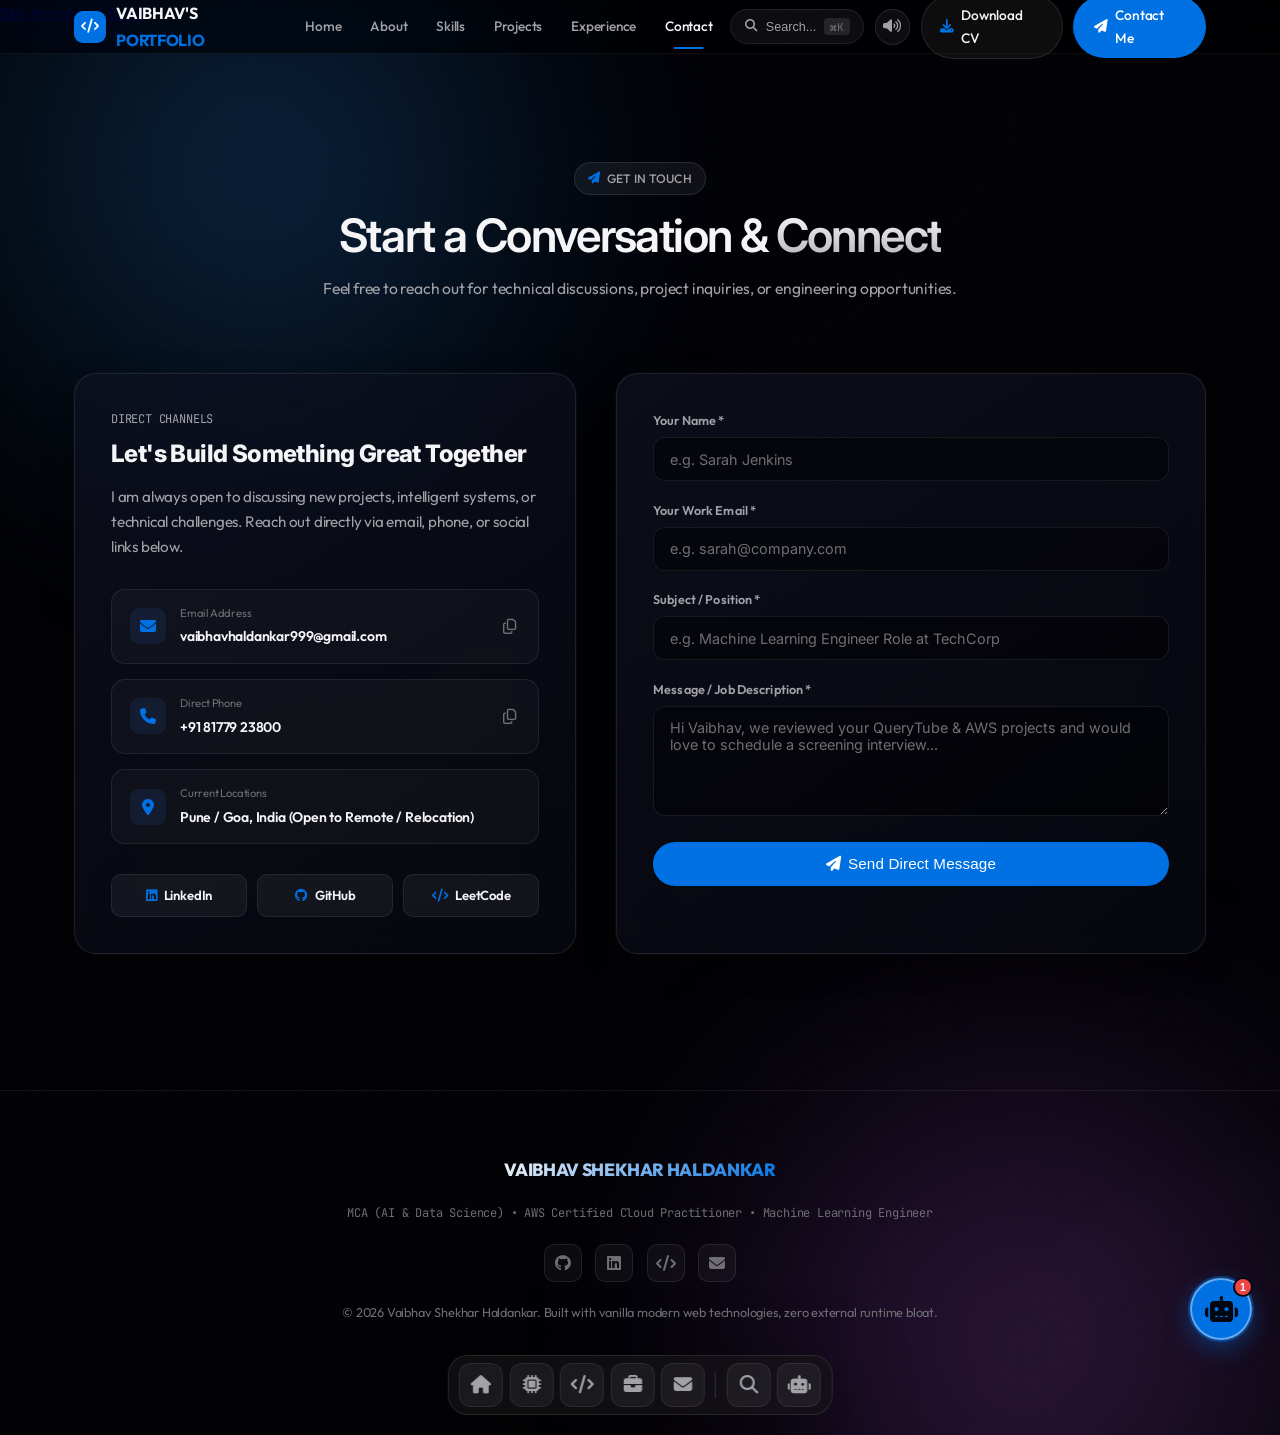
==== contact.html @ 7a415dce "Add portfolio website changes" ====
<!DOCTYPE html>
<html lang="en">

<head>
<script>document.documentElement.classList.add("page-transitioning");</script>
  
  <meta charset="UTF-8">
  <meta name="viewport" content="width=device-width, initial-scale=1.0">
  <title>Contact | Vaibhav Shekhar Haldankar</title>

  <!-- SEO & Meta Tags -->
  <meta name="description"
    content="Get in touch with Vaibhav Shekhar Haldankar for AI/ML engineering, data science and cloud opportunities.">
  <meta name="keywords"
    content="Vaibhav Shekhar Haldankar, AI Engineer, Machine Learning, Data Science, Python, PyTorch, AWS Cloud, FAISS, LangChain, MERN, MCA, Pune, Portfolio, AI Twin">
  <meta name="author" content="Vaibhav Shekhar Haldankar">
  <meta name="theme-color" content="#030712">

  <!-- OpenGraph / Social Sharing -->
  <meta property="og:title" content="Contact | Vaibhav Shekhar Haldankar">
  <meta property="og:description"
    content="Get in touch with Vaibhav Shekhar Haldankar for AI/ML engineering, data science and cloud opportunities.">
  <meta property="og:type" content="website">
  <meta property="og:url" content="https://github.com/NIGHTFURY-999">
  <meta property="og:image"
    content="https://images.unsplash.com/photo-1618005182384-a83a8bd57fbe?q=80&w=1200&auto=format&fit=crop">

  <!-- Favicon -->
  <link rel="icon" type="image/svg+xml"
    href="data:image/svg+xml,<svg xmlns='http://www.w3.org/2000/svg' viewBox='0 0 100 100'><text y='.9em' font-size='90'>⚡</text></svg>">

  <!-- Google Fonts: Outfit, Inter & JetBrains Mono -->
  <link rel="preconnect" href="https://fonts.googleapis.com">
  <link rel="preconnect" href="https://fonts.gstatic.com" crossorigin>
  <link
    href="https://fonts.googleapis.com/css2?family=Inter:wght@300;400;500;600;700;800&family=JetBrains+Mono:ital,wght@0,400;0,600;0,700;0,800;1,400&family=Outfit:wght@400;500;600;700;800;900&display=swap"
    rel="stylesheet">

  <!-- FontAwesome 6 Icons -->
  <link rel="stylesheet" href="https://cdnjs.cloudflare.com/ajax/libs/font-awesome/6.5.1/css/all.min.css"
    integrity="sha512-DTOQO9RWCH3ppGqcWaEA1BIZOC6xxalwEsw9c2QQeAIftl+Vegovlnee1c9QX4TctnWMn13TZye+giMm8e2LwA=="
    crossorigin="anonymous" referrerpolicy="no-referrer" />

  <!-- Stylesheets -->
  <link rel="stylesheet" href="css/style.css">
  <link rel="stylesheet" href="css/terminal.css">
  <link rel="stylesheet" href="css/ai-twin.css">
  <link rel="stylesheet" href="css/premium.css">
  <link rel="stylesheet" href="css/site-polish.css">
  <link rel="stylesheet" href="css/apple-premium.css">

  <!-- JSON-LD Structured Data for SEO -->
  <script type="application/ld+json">
  {
    "@context": "https://schema.org",
    "@type": "Person",
    "name": "Vaibhav Shekhar Haldankar",
    "jobTitle": "AI Engineer & Data Scientist",
    "alumniOf": [
      {
        "@type": "CollegeOrUniversity",
        "name": "DY Patil International University, Pune"
      },
      {
        "@type": "CollegeOrUniversity",
        "name": "St Xaviers College Mapusa, Goa"
      }
    ],
    "knowsAbout": ["Artificial Intelligence", "Machine Learning", "PyTorch", "AWS Cloud", "Python", "Full-Stack Development"],
    "email": "vaibhavhaldankar999@gmail.com",
    "telephone": "+91 8177923800",
    "url": "https://github.com/NIGHTFURY-999"
  }
  </script>

</head>

<body data-page="contact">
  <a class="skip-to-content" href="#contact">Skip to contact form</a>


<!-- Ambient Aurora Backdrop -->
  <div id="bg-aurora" aria-hidden="true"></div>

  <!-- Ambient Cursor Glow Spotlight -->
  <div id="cursor-spotlight"></div>

  <!-- Interactive Particle Background Canvas -->
  <canvas id="bg-canvas"></canvas>

  <!-- Fullscreen Matrix Rain Screen (Triggered via CLI / Easter Egg) -->
  <div id="matrix-overlay">
    <canvas id="matrix-canvas"></canvas>
    <div class="matrix-exit-badge">Click anywhere to exit Matrix Mode</div>
  </div>

  <!-- 1. Premium Fast-Boot Loader (first visit only; near-instant after) -->
  <div id="coder-preloader">
    <div class="loader-mark">
      <div class="loader-ring"></div>
      <div class="loader-ring ring-2"></div>
      <span class="loader-glyph">V</span>
    </div>
    <div class="loader-progress-track">
      <div class="loader-progress-fill" id="preloader-progress-bar"></div>
    </div>
    <div class="loader-caption">
      <span>Loading experience</span>
      <span id="preloader-percent" class="text-cyan font-mono">0%</span>
    </div>
  </div>

  
<!-- 2. Header & Top Navbar -->
  <header class="site-header">
    <div class="container header-inner">
      <a href="index.html" class="brand-logo">
        <div class="logo-icon"><i class="fa-solid fa-code"></i></div>
        <span class="logo-text">VAIBHAV'S <span class="text-cyan">PORTFOLIO</span></span>
      </a>

      <nav class="main-nav" id="main-nav" aria-label="Primary navigation">
        <a href="index.html" data-page="index">Home</a>
        <a href="index.html#about" data-page="index">About</a>
        <a href="skills.html" data-page="skills">Skills</a>
        <a href="projects.html" data-page="projects">Projects</a>
        <a href="experience.html" data-page="experience">Experience</a>
        <a href="contact.html" data-page="contact">Contact</a>
      </nav>

      <div class="header-actions">
        <button class="cmd-palette-trigger trigger-palette-btn" title="Open Command Palette (Ctrl+K / Cmd+K)">
          <i class="fa-solid fa-magnifying-glass text-cyan"></i>
          <span>Search...</span>
          <span class="kbd-badge">⌘K</span>
        </button>

        <button id="theme-mood-btn" class="btn-icon-round" title="Switch Visual Theme Mood">
          <i class="fa-solid fa-palette text-purple"></i>
        </button>

        <button id="toggle-sound-btn" class="btn-icon-round" title="Toggle Sound Effects">
          <i class="fa-solid fa-volume-high"></i>
        </button>

        <a href="https://drive.google.com/file/d/1yiuKrMVoF2x1alWFS7DphZCEtGoZ2DOV/view?usp=drive_link" target="_blank"
          rel="noopener noreferrer" class="btn-glass download-cv-btn hide-on-mobile">
          <i class="fa-solid fa-download text-cyan"></i> <span>Download CV</span>
        </a>

        <a href="contact.html" class="btn-neon hide-on-mobile">
          <i class="fa-solid fa-paper-plane"></i> <span>Contact Me</span>
        </a>

        <button id="mobile-menu-btn" class="btn-icon-round mobile-menu-btn" title="Menu" aria-label="Open menu" aria-expanded="false">
          <i class="fa-solid fa-bars"></i>
        </button>
      </div>
    </div>

    <div class="mobile-nav-panel" id="mobile-nav-panel">
      <a href="index.html" data-page="index">Home</a>
      <a href="index.html#about" data-page="index">About</a>
      <a href="skills.html" data-page="skills">Skills</a>
      <a href="projects.html" data-page="projects">Projects</a>
      <a href="experience.html" data-page="experience">Experience</a>
      <a href="contact.html" data-page="contact">Contact</a>
      <a href="https://drive.google.com/file/d/1yiuKrMVoF2x1alWFS7DphZCEtGoZ2DOV/view?usp=drive_link" target="_blank" rel="noopener noreferrer" class="mobile-cv-link">
        <i class="fa-solid fa-download"></i> Download CV
      </a>
    </div>
  </header>

<!-- 13. Contact Section -->
  <section id="contact">
    <div class="container">
      <div class="section-header">
        <div class="section-tag"><i class="fa-solid fa-paper-plane"></i> Get In Touch</div>
        <h2 class="section-title">Start a Conversation & <span class="text-gradient-cyan">Connect</span></h2>
        <p class="section-subtitle">Feel free to reach out for technical discussions, project inquiries, or engineering
          opportunities.</p>
      </div>

      <div class="contact-grid">
        <div class="contact-info-card glass-card">
          <div>
            <div class="text-xs text-cyan font-mono uppercase mb-1">Direct Channels</div>
            <h3>Let's Build Something Great Together</h3>
            <p>I am always open to discussing new projects, intelligent systems, or technical challenges. Reach out
              directly via email, phone, or social links below.</p>

            <div class="contact-methods-list">
              <div class="contact-method-item">
                <div class="method-left">
                  <div class="method-icon"><i class="fa-solid fa-envelope"></i></div>
                  <div>
                    <div class="method-label">Email Address</div>
                    <a href="mailto:vaibhavhaldankar999@gmail.com" class="method-val">vaibhavhaldankar999@gmail.com</a>
                  </div>
                </div>
                <button class="copy-btn" data-copy="vaibhavhaldankar999@gmail.com" title="Copy Email">
                  <i class="fa-regular fa-copy"></i>
                </button>
              </div>

              <div class="contact-method-item">
                <div class="method-left">
                  <div class="method-icon"><i class="fa-solid fa-phone"></i></div>
                  <div>
                    <div class="method-label">Direct Phone</div>
                    <a href="tel:+918177923800" class="method-val">+91 81779 23800</a>
                  </div>
                </div>
                <button class="copy-btn" data-copy="+918177923800" title="Copy Phone">
                  <i class="fa-regular fa-copy"></i>
                </button>
              </div>

              <div class="contact-method-item">
                <div class="method-left">
                  <div class="method-icon"><i class="fa-solid fa-location-dot"></i></div>
                  <div>
                    <div class="method-label">Current Locations</div>
                    <span class="method-val">Pune / Goa, India (Open to Remote / Relocation)</span>
                  </div>
                </div>
              </div>
            </div>
          </div>

          <div class="contact-social-links">
            <a href="https://www.linkedin.com/in/vaibhav-haldankar/" target="_blank" rel="noopener noreferrer"
              class="social-pill">
              <i class="fa-brands fa-linkedin text-cyan"></i> LinkedIn
            </a>
            <a href="https://github.com/NIGHTFURY-999" target="_blank" rel="noopener noreferrer" class="social-pill">
              <i class="fa-brands fa-github text-cyan"></i> GitHub
            </a>
            <a href="https://leetcode.com/u/Vaibhav-Haldankar/" target="_blank" rel="noopener noreferrer"
              class="social-pill">
              <i class="fa-solid fa-code text-cyan"></i> LeetCode
            </a>
          </div>
        </div>

        <!-- Contact Form -->
        <div class="contact-form-card glass-card">
          <form id="portfolio-contact-form">
            <div class="form-group">
              <label for="contact-name" class="form-label">Your Name *</label>
              <input type="text" id="contact-name" class="form-input" placeholder="e.g. Sarah Jenkins" required>
            </div>

            <div class="form-group">
              <label for="contact-email" class="form-label">Your Work Email *</label>
              <input type="email" id="contact-email" class="form-input" placeholder="e.g. sarah@company.com" required>
            </div>

            <div class="form-group">
              <label for="contact-subject" class="form-label">Subject / Position *</label>
              <input type="text" id="contact-subject" class="form-input"
                placeholder="e.g. Machine Learning Engineer Role at TechCorp" required>
            </div>

            <div class="form-group">
              <label for="contact-message" class="form-label">Message / Job Description *</label>
              <textarea id="contact-message" class="form-textarea"
                placeholder="Hi Vaibhav, we reviewed your QueryTube & AWS projects and would love to schedule a screening interview..."
                required></textarea>
            </div>

            <button type="submit" class="btn-neon btn-submit-form">
              <i class="fa-solid fa-paper-plane"></i> Send Direct Message
            </button>
          </form>
        </div>
      </div>
    </div>
  </section>

  

<!-- 14. Footer -->
  <footer class="site-footer">
    <div class="container footer-inner">
      <div class="footer-logo">VAIBHAV SHEKHAR HALDANKAR</div>
      <div class="text-xs text-muted font-mono">
        MCA (AI & Data Science) • AWS Certified Cloud Practitioner • Machine Learning Engineer
      </div>
      <div class="footer-social-row">
        <a href="https://github.com/NIGHTFURY-999" target="_blank" rel="noopener noreferrer" class="footer-social-link"
          title="GitHub">
          <i class="fa-brands fa-github"></i>
        </a>
        <a href="https://www.linkedin.com/in/vaibhav-haldankar/" target="_blank" rel="noopener noreferrer"
          class="footer-social-link" title="LinkedIn">
          <i class="fa-brands fa-linkedin"></i>
        </a>
        <a href="https://leetcode.com/u/Vaibhav-Haldankar/" target="_blank" rel="noopener noreferrer"
          class="footer-social-link" title="LeetCode">
          <i class="fa-solid fa-code"></i>
        </a>
        <a href="mailto:vaibhavhaldankar999@gmail.com" class="footer-social-link" title="Email Direct">
          <i class="fa-solid fa-envelope"></i>
        </a>
      </div>
      <div class="footer-copy">
        © 2026 Vaibhav Shekhar Haldankar. Built with vanilla modern web technologies, zero external runtime bloat.
      </div>
    </div>
  </footer>

  <!-- 15. AI Twin 🤖 Floating Launcher Button -->
  <button id="ai-twin-trigger" class="ai-twin-floating-btn" title="Chat with Vaibhav's AI Twin 🤖">
    <div class="pulse-ring"></div>
    <i class="fa-solid fa-robot"></i>
    <span class="ai-twin-badge" id="ai-twin-badge">1</span>
  </button>

  <!-- 16. AI Twin 🤖 Interactive Chatbot Window -->
  <div id="ai-twin-widget" class="ai-twin-chat-container">
    <div class="ai-chat-header">
      <div class="ai-header-profile">
        <div class="ai-avatar-thumb">
          <i class="fa-solid fa-robot"></i>
        </div>
        <div class="ai-header-info">
          <div class="ai-header-name">
            Vaibhav AI Twin <i class="fa-solid fa-circle-check text-cyan text-xs"></i>
          </div>
          <div class="ai-header-status">
            <span class="status-dot"></span> Neural Core Online (24/7)
          </div>
        </div>
      </div>

      <div class="ai-header-controls">
        <button id="ai-twin-reset" class="ai-control-btn" title="Reset Conversation">
          <i class="fa-solid fa-arrows-rotate"></i>
        </button>
        <button id="ai-twin-minimize" class="ai-control-btn" title="Minimize Chat">
          <i class="fa-solid fa-minus"></i>
        </button>
        <button id="ai-twin-close" class="ai-control-btn" title="Close Chat">
          <i class="fa-solid fa-xmark"></i>
        </button>
      </div>
    </div>

    <!-- Mode Selector Toolbar -->
    <div class="ai-modes-toolbar">
      <span class="mode-label">Mode:</span>
      <div class="mode-pills-group">
        <button class="ai-mode-pill" data-mode="crisp"
          title="Crisp: Concise, fact-dense recruiter bullets">Crisp</button>
        <button class="ai-mode-pill active" data-mode="clear"
          title="Clear: Balanced, structured technical explanation">Clear</button>
        <button class="ai-mode-pill" data-mode="chatty"
          title="Chatty: Friendly, conversational companion">Chatty</button>
      </div>
    </div>

    <!-- Chat Messages Scroll Body -->
    <div class="ai-messages-body" id="ai-twin-messages">
      <!-- Populated dynamically by ai-twin.js -->
    </div>

    <!-- Typing Indicator -->
    <div class="ai-typing-indicator" id="ai-twin-typing">
      <div class="typing-dot"></div>
      <div class="typing-dot"></div>
      <div class="typing-dot"></div>
    </div>

    <!-- Suggested Prompts Bar -->
    <div class="ai-prompts-bar" id="ai-twin-prompts">
      <!-- Populated dynamically by ai-twin.js -->
    </div>

    <!-- Chat Input Form -->
    <form class="ai-chat-input-form" id="ai-twin-form">
      <input type="text" id="ai-twin-input" class="ai-chat-input"
        placeholder="Ask anything about Vaibhav's projects, skills..." autocomplete="off">
      <button type="submit" class="btn-send-chat" title="Send Message">
        <i class="fa-solid fa-paper-plane"></i>
      </button>
    </form>
  </div>

  <!-- 17. macOS Floating Navigation Dock -->
  <nav class="macos-dock-wrapper" id="macos-dock" aria-label="Floating Navigation Dock">
    <a href="index.html" class="dock-item" data-page="index" title="Home">
      <i class="fa-solid fa-house"></i>
      <span class="dock-tooltip">Home</span>
    </a>
    <a href="skills.html" class="dock-item" data-page="skills" title="Skills">
      <i class="fa-solid fa-microchip"></i>
      <span class="dock-tooltip">Skills</span>
    </a>
    <a href="projects.html" class="dock-item" data-page="projects" title="Projects">
      <i class="fa-solid fa-code"></i>
      <span class="dock-tooltip">Projects</span>
    </a>
    <a href="experience.html" class="dock-item" data-page="experience" title="Experience">
      <i class="fa-solid fa-briefcase"></i>
      <span class="dock-tooltip">Experience</span>
    </a>
    <a href="contact.html" class="dock-item" data-page="contact" title="Contact">
      <i class="fa-solid fa-envelope"></i>
      <span class="dock-tooltip">Contact</span>
    </a>

    <div class="dock-divider"></div>

    <button class="dock-item trigger-palette-btn" title="Command Palette (⌘K)">
      <i class="fa-solid fa-magnifying-glass text-cyan"></i>
      <span class="dock-tooltip">Search</span>
    </button>

    <button class="dock-item" onclick="if(window.globalAITwin) window.globalAITwin.toggleChat();" title="AI Twin">
      <i class="fa-solid fa-robot text-purple"></i>
      <span class="dock-tooltip">AI Twin</span>
    </button>
  </nav>

<!-- 18. Spotlight Command Palette Modal (⌘K) -->
  <div id="command-palette-modal" class="modal-backdrop">
    <div class="palette-modal-box">
      <div class="palette-search-bar">
        <i class="fa-solid fa-magnifying-glass text-cyan"></i>
        <input type="text" id="palette-input" class="palette-input"
          placeholder="Type a command or search (e.g. AWS, CV, Projects)...">
        <span class="kbd-badge">ESC</span>
      </div>
      <div class="palette-results-list" id="palette-results">
        <!-- Rendered by app.js -->
      </div>
      <div class="palette-footer-hint">
        <span>Navigation: <span class="kbd-badge">↑</span> <span class="kbd-badge">↓</span> to navigate</span>
        <span>Select: <span class="kbd-badge">Enter</span></span>
      </div>
    </div>
  </div>

  <!-- 19. Project Architecture & Deep Dive Modal -->
  <div id="project-modal" class="modal-backdrop">
    <div class="modal-dialog">
      <button class="modal-close-btn" title="Close Modal"><i class="fa-solid fa-xmark"></i></button>
      <div class="modal-header">
        <span id="modal-project-badge" class="project-badge mb-2 d-inline-block"></span>
        <h3 id="modal-project-title" class="modal-title"></h3>
      </div>
      <div class="modal-body">
        <div class="mb-3">
          <h4 class="text-cyan text-sm font-mono uppercase mb-1">Architecture & Implementation</h4>
          <p id="modal-project-desc" class="text-secondary"></p>
        </div>

        <div class="mb-3">
          <h4 class="text-cyan text-sm font-mono uppercase mb-1">Impact & Quantitative Results</h4>
          <div class="project-impact-box">
            <i class="fa-solid fa-chart-line text-cyan"></i>
            <span id="modal-project-impact"></span>
          </div>
        </div>

        <div class="mb-3">
          <h4 class="text-cyan text-sm font-mono uppercase mb-1">Key Technical Highlights</h4>
          <ul id="modal-project-highlights" class="pitch-checklist"></ul>
        </div>

        <div>
          <h4 class="text-cyan text-sm font-mono uppercase mb-2">Technologies Used</h4>
          <div id="modal-project-tech" class="project-tech-tags"></div>
        </div>
      </div>
      <div class="modal-footer">
        <button class="btn-glass btn-modal-dismiss">Close</button>
        <a href="#" id="modal-project-github" target="_blank" rel="noopener noreferrer" class="btn-neon">
          <i class="fa-brands fa-github"></i> View Repository
        </a>
      </div>
    </div>
  </div>

  <!-- 20. Certification Viewer Modal -->
  <div id="cert-modal" class="modal-backdrop">
    <div class="modal-dialog">
      <button class="modal-close-btn" title="Close Modal"><i class="fa-solid fa-xmark"></i></button>
      <div class="modal-header">
        <div class="text-xs text-emerald font-mono uppercase mb-1"><i class="fa-solid fa-circle-check"></i> Verified
          Credential</div>
        <h3 id="modal-cert-title" class="modal-title"></h3>
        <div id="modal-cert-issuer" class="text-muted text-sm mt-1"></div>
      </div>
      <div class="modal-body">
        <p id="modal-cert-desc" class="text-secondary mb-4"></p>
      </div>
      <div class="modal-footer">
        <button class="btn-glass btn-modal-dismiss">Close</button>
        <a href="#" id="modal-cert-link" target="_blank" rel="noopener noreferrer" class="btn-neon">
          <i class="fa-solid fa-arrow-up-right-from-square"></i> Verify Credential URL
        </a>
      </div>
    </div>
  </div>

  <!-- 21. Technical Article Reader Modal -->
  <div id="article-modal" class="modal-backdrop">
    <div class="modal-dialog" style="max-width: 780px;">
      <button class="modal-close-btn" title="Close Modal"><i class="fa-solid fa-xmark"></i></button>
      <div class="modal-header">
        <div id="modal-article-meta" class="text-xs text-cyan font-mono mb-1"></div>
        <h3 id="modal-article-title" class="modal-title"></h3>
      </div>
      <div class="modal-body" id="modal-article-body">
        <!-- Rendered by app.js -->
      </div>
      <div class="modal-footer">
        <button class="btn-glass btn-modal-dismiss">Done Reading</button>
      </div>
    </div>
  </div>

  <!-- 22. Quick Direct Connect Modal -->
  <div id="hire-me-modal" class="modal-backdrop">
    <div class="modal-dialog">
      <button class="modal-close-btn" title="Close Modal"><i class="fa-solid fa-xmark"></i></button>
      <div class="modal-header">
        <div class="text-xs text-cyan font-mono uppercase mb-1"><i class="fa-solid fa-paper-plane"></i> Direct
          Connection</div>
        <h3 class="modal-title">Connect with Vaibhav Shekhar Haldankar</h3>
      </div>
      <div class="modal-body">
        <p class="text-secondary mb-3">
          Thank you for exploring my portfolio! Here are my primary specializations and direct communication channels:
        </p>
        <ul class="pitch-checklist mb-4">
          <li><i class="fa-solid fa-check text-cyan"></i> <strong>Core Focus:</strong> Artificial Intelligence, Machine
            Learning, AWS Cloud Infrastructure, Full-Stack Engineering.</li>
          <li><i class="fa-solid fa-check text-cyan"></i> <strong>Education:</strong> MCA in AI & Data Science (DY Patil
            University, Pune).</li>
          <li><i class="fa-solid fa-check text-cyan"></i> <strong>Certifications:</strong> AWS Certified Cloud
            Practitioner.</li>
        </ul>
        <div class="p-3 bg-dark rounded border border-subtle mb-3">
          <div class="text-xs text-muted mb-1">Direct Contact:</div>
          <div class="font-bold text-white">📧 vaibhavhaldankar999@gmail.com | 📱 +91 81779 23800</div>
        </div>
      </div>
      <div class="modal-footer">
        <a href="https://drive.google.com/file/d/1yiuKrMVoF2x1alWFS7DphZCEtGoZ2DOV/view?usp=drive_link" target="_blank"
          rel="noopener noreferrer" class="btn-glass download-cv-btn">
          <i class="fa-solid fa-download"></i> View Resume
        </a>
        <a href="mailto:vaibhavhaldankar999@gmail.com" class="btn-neon">
          <i class="fa-solid fa-paper-plane"></i> Send Email
        </a>
      </div>
    </div>
  </div>

  
<!-- Scripts -->
  <script src="js/data.js"></script>
  <script src="js/canvas-bg.js"></script>
  <script src="js/terminal.js"></script>
  <script src="js/ai-twin.js"></script>
  <script src="js/app.js"></script>
  <script src="js/scroll-effects.js"></script>
  <script src="js/theme-mood.js"></script>
  <script src="js/vector-demo.js"></script>

  <script src="js/nav.js"></script>
  <script src="js/transitions.js"></script>
</body>

</html>
---- css/style.css ----
/* ==========================================================================
   VAIBHAV SHEKHAR HALDANKAR — PREMIUM PORTFOLIO
   Design System: Deep Space Dark, Aurora Gradients, Glassmorphism, 3D Physics
   ========================================================================== */

:root {
  /* ── Core Background Palette ── */
  --bg-void: #03040a;
  --bg-base: #060810;
  --bg-surface: #0b0d1a;
  --bg-card: rgba(12, 15, 28, 0.7);
  --bg-card-hover: rgba(18, 22, 40, 0.88);

  /* ── Signature Accent Colors ── */
  --accent-blue: #3b82f6;
  --accent-cyan: #06b6d4;
  --accent-indigo: #6366f1;
  --accent-purple: #a855f7;
  --accent-violet: #8b5cf6;
  --accent-emerald: #10b981;
  --accent-amber: #f59e0b;
  --accent-rose: #f43f5e;

  /* Legacy aliases for terminal/ai-twin compatibility */
  --neon-blue: #3b82f6;
  --neon-cyan: #06b6d4;
  --neon-purple: #a855f7;
  --neon-sky: #38bdf8;
  --apple-blue: #3b82f6;
  --apple-cyan: #06b6d4;
  --apple-purple: #a855f7;
  --apple-green: #10b981;
  --apple-orange: #f59e0b;
  --apple-pink: #f43f5e;
  --border-neon: rgba(6, 182, 212, 0.3);
  --glow-cyan-sm: 0 0 12px rgba(6, 182, 212, 0.35);
  --glow-cyan-lg: 0 0 40px rgba(6, 182, 212, 0.2), 0 0 80px rgba(6, 182, 212, 0.08);
  --transition-fast: 0.15s ease;
  --transition-normal: 0.25s ease;

  /* ── Border System ── */
  --border-subtle: rgba(255, 255, 255, 0.07);
  --border-glass: rgba(255, 255, 255, 0.11);
  --border-hover: rgba(59, 130, 246, 0.45);

  /* ── Text Colors ── */
  --text-primary: #f0f4ff;
  --text-secondary: #94a3b8;
  --text-muted: #5a6785;
  --text-accent: #3b82f6;

  /* ── Fonts ── */
  --font-main: 'Outfit', 'Inter', -apple-system, BlinkMacSystemFont, sans-serif;
  --font-mono: 'JetBrains Mono', 'Fira Code', monospace;

  /* ── Shadows ── */
  --shadow-card: 0 8px 32px 0 rgba(0, 0, 0, 0.55);
  --shadow-glow: 0 0 32px rgba(59, 130, 246, 0.2);
  --shadow-card-xl: 0 20px 60px rgba(0, 0, 0, 0.6);

  /* ── Easing ── */
  --ease-out-expo: cubic-bezier(0.16, 1, 0.3, 1);
  --ease-spring: cubic-bezier(0.34, 1.56, 0.64, 1);
}

/* ── Base Reset ── */
*,
*::before,
*::after {
  box-sizing: border-box;
  margin: 0;
  padding: 0;
}

html {
  scroll-behavior: smooth;
  font-size: 16px;
  background-color: var(--bg-void);
  color: var(--text-primary);
  font-family: var(--font-main);
  overflow-x: hidden;
  letter-spacing: -0.012em;
}

body {
  min-height: 100vh;
  position: relative;
  line-height: 1.65;
  background-color: var(--bg-void);
  color: var(--text-primary);
  overflow-x: hidden;
}

/* ── Premium Aurora Background ── */
body::before {
  content: '';
  position: fixed;
  inset: 0;
  z-index: 0;
  pointer-events: none;
  background:
    radial-gradient(ellipse 80% 60% at 10% 15%, rgba(59, 130, 246, 0.12) 0%, transparent 60%),
    radial-gradient(ellipse 70% 55% at 90% 80%, rgba(168, 85, 247, 0.10) 0%, transparent 60%),
    radial-gradient(ellipse 60% 45% at 55% 50%, rgba(6, 182, 212, 0.07) 0%, transparent 55%),
    radial-gradient(ellipse 90% 40% at 50% 100%, rgba(99, 102, 241, 0.06) 0%, transparent 60%);
  animation: auroraDrift 18s ease-in-out infinite alternate;
}

/* Subtle SVG noise for organic texture */
body::after {
  content: '';
  position: fixed;
  inset: 0;
  z-index: 0;
  pointer-events: none;
  background-image: url("data:image/svg+xml,%3Csvg viewBox='0 0 512 512' xmlns='http://www.w3.org/2000/svg'%3E%3Cfilter id='n'%3E%3CfeTurbulence type='fractalNoise' baseFrequency='0.8' numOctaves='4' stitchTiles='stitch'/%3E%3C/filter%3E%3Crect width='100%25' height='100%25' filter='url(%23n)'/%3E%3C/svg%3E");
  background-size: 200px 200px;
  opacity: 0.018;
  mix-blend-mode: overlay;
}

@keyframes auroraDrift {
  0% {
    opacity: 1;
    filter: hue-rotate(0deg);
  }

  50% {
    opacity: 0.85;
    filter: hue-rotate(15deg);
  }

  100% {
    opacity: 1;
    filter: hue-rotate(-10deg);
  }
}

/* ── Cursor Glow Spotlight ── */
#cursor-spotlight {
  position: fixed;
  top: 0;
  left: 0;
  width: 500px;
  height: 500px;
  border-radius: 50%;
  pointer-events: none;
  background: radial-gradient(circle,
      rgba(59, 130, 246, 0.09) 0%,
      rgba(168, 85, 247, 0.04) 40%,
      transparent 70%);
  transform: translate(-50%, -50%);
  z-index: 1;
  transition: transform 0.1s ease-out;
  opacity: 0.8;
}

/* ── Custom Scrollbar ── */
::-webkit-scrollbar {
  width: 6px;
}

::-webkit-scrollbar-track {
  background: var(--bg-void);
}

::-webkit-scrollbar-thumb {
  background: rgba(255, 255, 255, 0.14);
  border-radius: 10px;
}

::-webkit-scrollbar-thumb:hover {
  background: rgba(59, 130, 246, 0.55);
}

/* ── Canvas Background ── */
#bg-canvas {
  position: fixed;
  top: 0;
  left: 0;
  width: 100%;
  height: 100%;
  pointer-events: none;
  z-index: 0;
  opacity: 0.9;
}

/* ── Container ── */
.container {
  width: 100%;
  max-width: 1180px;
  margin: 0 auto;
  padding: 0 1.5rem;
  position: relative;
  z-index: 1;
}

/* ── Typography Utilities ── */
.text-cyan {
  color: var(--accent-cyan) !important;
}

.text-blue {
  color: var(--accent-blue) !important;
}

.text-purple {
  color: var(--accent-purple) !important;
}

.text-emerald {
  color: var(--accent-emerald) !important;
}

.text-yellow {
  color: var(--accent-amber) !important;
}

.text-muted {
  color: var(--text-muted) !important;
}

.text-secondary {
  color: var(--text-secondary) !important;
}

.font-mono {
  font-family: var(--font-mono) !important;
}

.font-bold {
  font-weight: 700;
}

.text-xs {
  font-size: 0.75rem;
}

.text-sm {
  font-size: 0.875rem;
}

.text-gradient-cyan {
  background: linear-gradient(135deg, #e0e7ff 0%, #38bdf8 40%, var(--accent-blue) 80%, var(--accent-indigo) 100%);
  -webkit-background-clip: text;
  -webkit-text-fill-color: transparent;
  background-clip: text;
}

.text-gradient-purple {
  background: linear-gradient(135deg, #e0e7ff 0%, var(--accent-violet) 60%, var(--accent-rose) 100%);
  -webkit-background-clip: text;
  -webkit-text-fill-color: transparent;
  background-clip: text;
}

/* ── Layout Helpers ── */
.d-flex {
  display: flex;
}

.gap-2 {
  gap: 0.5rem;
}

.justify-content-center {
  justify-content: center;
}

.mb-1 {
  margin-bottom: 0.25rem;
}

.mb-2 {
  margin-bottom: 0.5rem;
}

.mb-3 {
  margin-bottom: 0.75rem;
}

.mb-4 {
  margin-bottom: 1rem;
}

.mt-2 {
  margin-top: 0.5rem;
}

.mt-5 {
  margin-top: 3rem;
}

.w-100 {
  width: 100%;
}

.uppercase {
  text-transform: uppercase;
}

.p-3 {
  padding: 0.75rem;
}

/* ── Scroll Reveal Animations ── */
.reveal {
  opacity: 0;
  transform: translateY(32px);
  transition: opacity 0.8s var(--ease-out-expo), transform 0.8s var(--ease-out-expo);
}

.reveal.visible {
  opacity: 1;
  transform: translateY(0);
}

/* ── Glass Card System ── */
.glass-card {
  background: linear-gradient(145deg, rgba(14, 17, 35, 0.75) 0%, rgba(8, 10, 22, 0.65) 100%);
  backdrop-filter: blur(28px) saturate(160%);
  -webkit-backdrop-filter: blur(28px) saturate(160%);
  border: 1px solid rgba(255, 255, 255, 0.09);
  border-radius: 22px;
  box-shadow:
    0 0 0 0.5px rgba(255, 255, 255, 0.04),
    0 12px 40px rgba(0, 0, 0, 0.45);
  position: relative;
  overflow: hidden;
  transform-style: preserve-3d;
  transition: transform 0.3s var(--ease-out-expo), box-shadow 0.3s ease, border-color 0.3s ease;
}

/* Top sheen line */
.glass-card::before {
  content: '';
  position: absolute;
  top: 0;
  left: 8%;
  right: 8%;
  height: 1px;
  background: linear-gradient(90deg, transparent, rgba(255, 255, 255, 0.2), transparent);
  pointer-events: none;
  z-index: 3;
}

/* Mouse-follow sheen */
.card-sheen {
  position: absolute;
  inset: 0;
  pointer-events: none;
  background: radial-gradient(circle at var(--mouse-x, 50%) var(--mouse-y, 50%),
      rgba(255, 255, 255, 0.07) 0%,
      rgba(59, 130, 246, 0.03) 40%,
      transparent 70%);
  opacity: 0;
  transition: opacity 0.3s ease;
  z-index: 2;
}

.glass-card:hover .card-sheen {
  opacity: 1;
}

.glass-card:hover {
  border-color: rgba(59, 130, 246, 0.28);
  box-shadow:
    0 0 0 0.5px rgba(59, 130, 246, 0.18),
    0 18px 50px rgba(0, 0, 0, 0.55),
    0 0 60px rgba(59, 130, 246, 0.07);
}

/* Featured project accent border */
.featured-border {
  border-color: rgba(99, 102, 241, 0.35) !important;
}

/* ── Header & Navbar ── */
.site-header {
  position: fixed;
  top: 0;
  left: 0;
  width: 100%;
  height: 60px;
  z-index: 100;
  background: rgba(3, 4, 10, 0.75);
  backdrop-filter: saturate(200%) blur(24px);
  -webkit-backdrop-filter: saturate(200%) blur(24px);
  border-bottom: 1px solid rgba(255, 255, 255, 0.06);
  display: flex;
  align-items: center;
  transition: background 0.3s ease, box-shadow 0.3s ease;
}

.site-header.scrolled {
  background: rgba(3, 4, 10, 0.92) !important;
  box-shadow: 0 4px 24px rgba(0, 0, 0, 0.6);
}

.header-inner {
  display: flex;
  justify-content: space-between;
  align-items: center;
  width: 100%;
}

.brand-logo {
  display: flex;
  align-items: center;
  gap: 0.65rem;
  text-decoration: none;
  color: var(--text-primary);
  font-weight: 700;
  font-size: 1rem;
  letter-spacing: -0.02em;
}

.brand-logo .logo-icon {
  width: 32px;
  height: 32px;
  border-radius: 9px;
  background: linear-gradient(135deg, var(--accent-blue), var(--accent-purple));
  display: flex;
  align-items: center;
  justify-content: center;
  color: #fff;
  font-size: 0.9rem;
  box-shadow: 0 4px 12px rgba(59, 130, 246, 0.4);
}

.header-actions {
  display: flex;
  align-items: center;
  gap: 0.65rem;
}

/* ── Button System ── */
.btn-neon {
  background: linear-gradient(135deg, var(--accent-blue) 0%, #2563eb 100%);
  color: #ffffff;
  font-weight: 600;
  font-size: 0.855rem;
  padding: 0.55rem 1.3rem;
  border-radius: 980px;
  border: none;
  cursor: pointer;
  display: inline-flex;
  align-items: center;
  gap: 0.45rem;
  text-decoration: none;
  box-shadow: 0 4px 16px rgba(59, 130, 246, 0.38);
  transition: all 0.22s var(--ease-out-expo);
  letter-spacing: -0.01em;
}

.btn-neon:hover {
  transform: translateY(-2px) scale(1.02);
  box-shadow: 0 6px 24px rgba(59, 130, 246, 0.58);
  color: #ffffff;
}

.btn-glass {
  background: rgba(255, 255, 255, 0.06);
  color: var(--text-primary);
  font-weight: 600;
  font-size: 0.855rem;
  padding: 0.55rem 1.15rem;
  border-radius: 980px;
  border: 1px solid var(--border-subtle);
  cursor: pointer;
  display: inline-flex;
  align-items: center;
  gap: 0.45rem;
  text-decoration: none;
  backdrop-filter: blur(12px);
  transition: all 0.22s var(--ease-out-expo);
}

.btn-glass:hover {
  background: rgba(255, 255, 255, 0.11);
  border-color: var(--accent-blue);
  color: #ffffff;
}

.btn-icon-round {
  width: 36px;
  height: 36px;
  border-radius: 50%;
  background: rgba(255, 255, 255, 0.06);
  border: 1px solid var(--border-subtle);
  color: var(--text-secondary);
  display: flex;
  align-items: center;
  justify-content: center;
  cursor: pointer;
  transition: all 0.2s ease;
  font-size: 0.9rem;
}

.btn-icon-round:hover {
  color: var(--text-primary);
  background: rgba(255, 255, 255, 0.14);
  border-color: var(--accent-cyan);
}

.btn-neon-sm {
  background: linear-gradient(135deg, var(--accent-blue), #2563eb);
  color: #ffffff;
  font-weight: 600;
  font-size: 0.8rem;
  padding: 0.42rem 1rem;
  border-radius: 980px;
  border: none;
  cursor: pointer;
  display: inline-flex;
  align-items: center;
  gap: 0.4rem;
  text-decoration: none;
  box-shadow: 0 3px 10px rgba(59, 130, 246, 0.35);
  transition: all 0.2s ease;
}

.btn-neon-sm:hover {
  transform: translateY(-1px);
  box-shadow: 0 4px 16px rgba(59, 130, 246, 0.55);
  color: #fff;
}

.btn-glass-sm {
  background: rgba(255, 255, 255, 0.06);
  border: 1px solid var(--border-subtle);
  color: var(--text-primary);
  font-size: 0.79rem;
  font-weight: 600;
  padding: 0.4rem 0.9rem;
  border-radius: 980px;
  cursor: pointer;
  display: inline-flex;
  align-items: center;
  gap: 0.4rem;
  text-decoration: none;
  transition: all 0.2s ease;
}

.btn-glass-sm:hover {
  border-color: var(--accent-blue);
  color: var(--accent-cyan);
}

.cmd-palette-trigger {
  background: rgba(255, 255, 255, 0.05);
  border: 1px solid var(--border-subtle);
  color: var(--text-secondary);
  font-size: 0.79rem;
  padding: 0.45rem 0.85rem;
  border-radius: 980px;
  cursor: pointer;
  display: flex;
  align-items: center;
  gap: 0.5rem;
  transition: all 0.2s ease;
}

.cmd-palette-trigger:hover {
  border-color: var(--accent-blue);
  color: var(--text-primary);
  background: rgba(255, 255, 255, 0.09);
}

.kbd-badge {
  background: rgba(255, 255, 255, 0.1);
  padding: 0.12rem 0.35rem;
  border-radius: 4px;
  font-family: var(--font-mono);
  font-size: 0.68rem;
  color: var(--text-muted);
}

/* ── Sections ── */
section {
  padding: 6.5rem 0;
  position: relative;
  z-index: 1;
}

section+section {
  border-top: 1px solid rgba(255, 255, 255, 0.04);
}

.section-header {
  text-align: center;
  max-width: 720px;
  margin: 0 auto 3.5rem auto;
}

.section-tag {
  display: inline-flex;
  align-items: center;
  gap: 0.4rem;
  font-size: 0.76rem;
  font-weight: 600;
  color: var(--accent-cyan);
  background: rgba(6, 182, 212, 0.08);
  padding: 0.32rem 0.85rem;
  border-radius: 980px;
  border: 1px solid rgba(6, 182, 212, 0.22);
  margin-bottom: 0.85rem;
  text-transform: uppercase;
  letter-spacing: 0.06em;
}

.section-title {
  font-size: 2.5rem;
  font-weight: 800;
  line-height: 1.18;
  margin-bottom: 0.85rem;
  letter-spacing: -0.032em;
  color: var(--text-primary);
}

.section-subtitle {
  color: var(--text-secondary);
  font-size: 1.05rem;
  line-height: 1.6;
}

/* ── Hero Section ── */
.hero-section {
  min-height: 95vh;
  padding-top: 7.5rem;
  padding-bottom: 4rem;
  display: flex;
  align-items: center;
}

.hero-grid {
  display: grid;
  grid-template-columns: 1.2fr 0.8fr;
  gap: 3.5rem;
  align-items: center;
}

.hero-status-pill {
  display: inline-flex;
  align-items: center;
  gap: 0.55rem;
  background: rgba(16, 185, 129, 0.1);
  border: 1px solid rgba(16, 185, 129, 0.28);
  color: #34d399;
  font-size: 0.79rem;
  font-weight: 600;
  padding: 0.35rem 0.9rem;
  border-radius: 980px;
  margin-bottom: 1.35rem;
}

.status-dot {
  width: 7px;
  height: 7px;
  background: #34d399;
  border-radius: 50%;
  box-shadow: 0 0 8px #34d399;
  animation: pulseDot 2s ease-in-out infinite;
}

@keyframes pulseDot {

  0%,
  100% {
    transform: scale(1);
    opacity: 1;
  }

  50% {
    transform: scale(1.35);
    opacity: 0.55;
  }
}

.hero-title {
  font-size: 3.5rem;
  font-weight: 800;
  line-height: 1.1;
  letter-spacing: -0.038em;
  margin-bottom: 1rem;
}

.hero-dynamic-wrapper {
  font-size: 1.4rem;
  font-weight: 600;
  color: var(--accent-cyan);
  min-height: 2.2rem;
  margin-bottom: 1.35rem;
  display: flex;
  align-items: center;
  gap: 0.4rem;
  letter-spacing: -0.02em;
}

.typing-cursor {
  display: inline-block;
  width: 2.5px;
  height: 1.3rem;
  background: var(--accent-cyan);
  animation: blink 0.9s ease-in-out infinite;
  border-radius: 2px;
}

@keyframes blink {

  0%,
  100% {
    opacity: 1;
  }

  50% {
    opacity: 0;
  }
}

.hero-tagline {
  color: var(--text-secondary);
  font-size: 1.05rem;
  margin-bottom: 2rem;
  max-width: 540px;
  line-height: 1.7;
}

.hero-cta-group {
  display: flex;
  flex-wrap: wrap;
  gap: 0.85rem;
  margin-bottom: 2.75rem;
}

.hero-stats {
  display: grid;
  grid-template-columns: repeat(4, 1fr);
  gap: 0.85rem;
}

.stat-card {
  padding: 1.15rem 0.85rem;
  text-align: center;
  border-radius: 18px;
}

.stat-icon-wrapper {
  font-size: 1.15rem;
  margin-bottom: 0.35rem;
  color: var(--accent-cyan);
}

.stat-value {
  font-size: 1.65rem;
  font-weight: 800;
  letter-spacing: -0.025em;
}

.stat-label {
  font-size: 0.7rem;
  color: var(--text-muted);
  font-weight: 500;
  margin-top: 0.1rem;
}

/* Hero Visual Card */
.hero-visual-card {
  padding: 2.25rem;
  border-radius: 24px;
  background: linear-gradient(145deg, rgba(18, 22, 42, 0.75), rgba(10, 12, 25, 0.85));
}

.hologram-header {
  display: flex;
  align-items: center;
  gap: 1rem;
  padding-bottom: 1.25rem;
  border-bottom: 1px solid var(--border-subtle);
  margin-bottom: 1.35rem;
}

.avatar-hologram {
  width: 62px;
  height: 62px;
  border-radius: 16px;
  background: linear-gradient(135deg, var(--accent-blue), var(--accent-purple));
  display: flex;
  align-items: center;
  justify-content: center;
  font-size: 1.75rem;
  color: #fff;
  box-shadow: 0 8px 28px rgba(59, 130, 246, 0.4);
  animation: hologramGlow 3s ease-in-out infinite alternate;
}

@keyframes hologramGlow {
  0% {
    box-shadow: 0 8px 28px rgba(59, 130, 246, 0.4);
  }

  100% {
    box-shadow: 0 8px 40px rgba(168, 85, 247, 0.5);
  }
}

.hologram-name {
  font-size: 1.2rem;
  font-weight: 800;
  letter-spacing: -0.022em;
}

.hologram-role {
  font-size: 0.82rem;
  color: var(--accent-cyan);
}

.hologram-features {
  display: flex;
  flex-direction: column;
  gap: 0.85rem;
  margin-bottom: 1.5rem;
}

.holo-feature-item {
  display: flex;
  align-items: flex-start;
  gap: 0.75rem;
  font-size: 0.875rem;
  color: var(--text-secondary);
}

.holo-feature-item i {
  color: var(--accent-blue);
  margin-top: 0.22rem;
  flex-shrink: 0;
}

.hologram-cta-box {
  background: rgba(255, 255, 255, 0.03);
  border: 1px solid var(--border-subtle);
  border-radius: 14px;
  padding: 1rem;
  text-align: center;
}

/* ── About Section ── */
.about-grid {
  display: grid;
  grid-template-columns: 1.1fr 0.9fr;
  gap: 2.5rem;
}

.about-bio-card {
  padding: 2.25rem;
}

.about-bio-card p {
  color: var(--text-secondary);
  margin-bottom: 1.25rem;
  font-size: 1rem;
  line-height: 1.75;
}

.about-highlights-grid {
  display: grid;
  grid-template-columns: 1fr 1fr;
  gap: 0.85rem;
  margin-top: 1.5rem;
}

.bio-highlight-item {
  background: rgba(255, 255, 255, 0.03);
  border: 1px solid var(--border-subtle);
  border-radius: 12px;
  padding: 0.85rem 1rem;
}

.bio-highlight-item .label {
  font-size: 0.7rem;
  color: var(--text-muted);
  text-transform: uppercase;
  letter-spacing: 0.04em;
}

.bio-highlight-item .val {
  font-size: 0.925rem;
  font-weight: 700;
  color: var(--text-primary);
  margin-top: 0.15rem;
}

.recruiter-why-card {
  padding: 2.25rem;
  display: flex;
  flex-direction: column;
  justify-content: space-between;
}

.recruiter-why-card h3 {
  font-size: 1.35rem;
  font-weight: 800;
  margin-bottom: 1.25rem;
  letter-spacing: -0.022em;
}

.pitch-checklist {
  list-style: none;
  display: flex;
  flex-direction: column;
  gap: 0.9rem;
  margin-bottom: 2rem;
}

.pitch-checklist li {
  display: flex;
  align-items: flex-start;
  gap: 0.75rem;
  font-size: 0.9rem;
  color: var(--text-secondary);
  line-height: 1.55;
}

.pitch-checklist li i {
  color: var(--accent-blue);
  margin-top: 0.2rem;
  flex-shrink: 0;
}

/* ── Skills Matrix ── */
.filter-tabs-wrapper {
  display: flex;
  justify-content: center;
  flex-wrap: wrap;
  gap: 0.55rem;
  margin-bottom: 2.5rem;
}

.filter-tab {
  background: var(--bg-card);
  border: 1px solid var(--border-subtle);
  color: var(--text-secondary);
  font-size: 0.82rem;
  font-weight: 600;
  padding: 0.5rem 1.15rem;
  border-radius: 980px;
  cursor: pointer;
  display: inline-flex;
  align-items: center;
  gap: 0.45rem;
  transition: all 0.2s ease;
  letter-spacing: -0.01em;
}

.filter-tab:hover {
  border-color: var(--accent-blue);
  color: var(--text-primary);
}

.filter-tab.active {
  background: linear-gradient(135deg, var(--accent-blue), var(--accent-indigo));
  border-color: var(--accent-blue);
  color: #ffffff;
  box-shadow: 0 4px 16px rgba(59, 130, 246, 0.4);
}

.skills-matrix-grid {
  display: grid;
  grid-template-columns: repeat(auto-fit, minmax(310px, 1fr));
  gap: 1.75rem;
}

.skill-category-card {
  padding: 1.75rem;
}

.category-header {
  display: flex;
  align-items: center;
  gap: 0.75rem;
  margin-bottom: 1.35rem;
  padding-bottom: 0.85rem;
  border-bottom: 1px solid var(--border-subtle);
}

.cat-icon-badge {
  width: 36px;
  height: 36px;
  border-radius: 10px;
  background: rgba(59, 130, 246, 0.1);
  display: flex;
  align-items: center;
  justify-content: center;
  font-size: 1rem;
  color: var(--accent-blue);
}

.category-title {
  font-size: 1.05rem;
  font-weight: 700;
  letter-spacing: -0.02em;
}

.skills-list {
  display: flex;
  flex-direction: column;
  gap: 1rem;
}

.skill-meter-item {
  display: flex;
  flex-direction: column;
  gap: 0.35rem;
}

.skill-info {
  display: flex;
  justify-content: space-between;
  align-items: center;
  font-size: 0.84rem;
}

.skill-name {
  font-weight: 600;
  color: var(--text-primary);
}

.skill-tag {
  font-size: 0.7rem;
  color: var(--accent-cyan);
  background: rgba(6, 182, 212, 0.1);
  padding: 0.12rem 0.5rem;
  border-radius: 980px;
  font-weight: 500;
}

.progress-track {
  width: 100%;
  height: 4px;
  background: rgba(255, 255, 255, 0.07);
  border-radius: 10px;
  overflow: hidden;
}

.progress-fill {
  height: 100%;
  background: linear-gradient(90deg, var(--accent-blue), var(--accent-cyan));
  border-radius: 10px;
  transition: width 1.1s var(--ease-out-expo);
  box-shadow: 0 0 8px rgba(6, 182, 212, 0.4);
}

/* ── Projects Section ── */
.projects-grid {
  display: grid;
  grid-template-columns: repeat(auto-fit, minmax(340px, 1fr));
  gap: 1.85rem;
}

.project-card {
  padding: 1.9rem;
  cursor: pointer;
  display: flex;
  flex-direction: column;
  justify-content: space-between;
  transition: transform 0.3s var(--ease-out-expo), box-shadow 0.3s ease, border-color 0.3s ease;
}

.project-card:hover {
  border-color: rgba(99, 102, 241, 0.35) !important;
}

.project-card-header {
  display: flex;
  justify-content: space-between;
  align-items: center;
  margin-bottom: 1.15rem;
}

.project-badge {
  font-size: 0.71rem;
  font-weight: 700;
  padding: 0.22rem 0.72rem;
  border-radius: 980px;
  border: 1px solid;
  background: rgba(0, 0, 0, 0.35);
  display: inline-flex;
  align-items: center;
  gap: 0.35rem;
  letter-spacing: 0.02em;
}

.project-title {
  font-size: 1.25rem;
  font-weight: 800;
  line-height: 1.3;
  margin-bottom: 0.75rem;
  letter-spacing: -0.022em;
}

.project-desc {
  font-size: 0.89rem;
  color: var(--text-secondary);
  margin-bottom: 1.25rem;
  flex-grow: 1;
  line-height: 1.65;
}

.project-impact-box {
  background: rgba(59, 130, 246, 0.06);
  border-left: 3px solid var(--accent-blue);
  padding: 0.6rem 0.85rem;
  border-radius: 0 8px 8px 0;
  font-size: 0.82rem;
  color: var(--accent-cyan);
  display: flex;
  align-items: flex-start;
  gap: 0.5rem;
  margin-bottom: 1.25rem;
}

.project-tech-tags {
  display: flex;
  flex-wrap: wrap;
  gap: 0.38rem;
  margin-bottom: 1.35rem;
}

.tech-tag {
  font-size: 0.74rem;
  background: rgba(255, 255, 255, 0.05);
  border: 1px solid var(--border-subtle);
  color: var(--text-secondary);
  padding: 0.18rem 0.55rem;
  border-radius: 6px;
  letter-spacing: 0.01em;
}

.tech-tag.more {
  background: rgba(59, 130, 246, 0.1);
  color: var(--accent-blue);
  border-color: rgba(59, 130, 246, 0.25);
}

.project-footer {
  display: flex;
  justify-content: space-between;
  align-items: center;
  padding-top: 1.15rem;
  border-top: 1px solid var(--border-subtle);
}

.btn-icon-link {
  color: var(--text-secondary);
  font-size: 1.2rem;
  transition: color 0.2s ease;
  text-decoration: none;
}

.btn-icon-link:hover {
  color: var(--accent-blue);
}

.btn-icon {
  background: transparent;
  border: none;
  color: var(--text-secondary);
  font-size: 1rem;
  cursor: pointer;
  padding: 0.3rem;
  border-radius: 6px;
  transition: all 0.2s ease;
}

.btn-icon:hover {
  color: var(--accent-blue);
}

.project-actions {
  display: flex;
  gap: 0.35rem;
}

/* ── Timeline / Experience ── */
.timeline-container-grid {
  display: grid;
  grid-template-columns: 1fr 1fr;
  gap: 2.5rem;
}

.timeline-column {}

.column-header {
  display: flex;
  align-items: center;
  gap: 0.75rem;
  font-size: 1.15rem;
  font-weight: 800;
  margin-bottom: 1.75rem;
  padding-bottom: 0.65rem;
  border-bottom: 1px solid var(--border-subtle);
  letter-spacing: -0.022em;
}

.timeline-tree {
  position: relative;
  padding-left: 1.5rem;
}

.timeline-tree::before {
  content: '';
  position: absolute;
  top: 8px;
  bottom: 8px;
  left: 0;
  width: 2px;
  background: linear-gradient(180deg, var(--accent-blue), var(--accent-purple), transparent);
  border-radius: 2px;
}

.timeline-item {
  position: relative;
  margin-bottom: 1.75rem;
}

.timeline-marker {
  position: absolute;
  top: 12px;
  left: -1.5rem;
  transform: translateX(-50%);
  width: 10px;
  height: 10px;
  border-radius: 50%;
  background: var(--accent-blue);
  box-shadow: 0 0 10px var(--accent-blue);
}

.timeline-marker.education-marker {
  background: var(--accent-purple);
  box-shadow: 0 0 10px var(--accent-purple);
}

.timeline-content {
  padding: 1.5rem;
}

.timeline-top {
  display: flex;
  justify-content: space-between;
  align-items: center;
  flex-wrap: wrap;
  gap: 0.5rem;
  margin-bottom: 0.35rem;
}

.timeline-role {
  font-weight: 800;
  font-size: 0.975rem;
}

.timeline-period {
  font-size: 0.73rem;
  color: var(--text-muted);
}

.timeline-company {
  font-size: 0.875rem;
  margin-bottom: 0.75rem;
}

.timeline-desc {
  font-size: 0.875rem;
  color: var(--text-secondary);
  margin-bottom: 0.75rem;
}

.timeline-resp-list {
  list-style: none;
  display: flex;
  flex-direction: column;
  gap: 0.4rem;
  margin-bottom: 0.85rem;
}

.timeline-resp-list li {
  font-size: 0.82rem;
  color: var(--text-secondary);
  display: flex;
  align-items: flex-start;
  gap: 0.4rem;
  line-height: 1.5;
}

.timeline-skills {
  display: flex;
  flex-wrap: wrap;
  gap: 0.35rem;
}

.tag-badge {
  font-size: 0.7rem;
  background: rgba(255, 255, 255, 0.05);
  border: 1px solid var(--border-subtle);
  padding: 0.15rem 0.5rem;
  border-radius: 6px;
  color: var(--text-secondary);
}

.border-neon-blue {
  border-color: rgba(59, 130, 246, 0.25) !important;
}

.edu-specialization-badge {
  background: rgba(168, 85, 247, 0.1);
  border: 1px solid rgba(168, 85, 247, 0.25);
  color: #c084fc;
  font-size: 0.8rem;
  font-weight: 600;
  padding: 0.28rem 0.75rem;
  border-radius: 980px;
  margin-bottom: 0.85rem;
  display: inline-flex;
  align-items: center;
  gap: 0.4rem;
}

/* Recruiter pitch card */
.recruiter-pitch-card {
  padding: 1.5rem;
  margin-top: 0.5rem;
}

.pitch-header {
  display: flex;
  align-items: center;
  gap: 0.6rem;
  margin-bottom: 0.65rem;
}

.pitch-header h4 {
  font-size: 1rem;
  font-weight: 700;
}

.pitch-text {
  font-size: 0.875rem;
  color: var(--text-secondary);
  margin-bottom: 1rem;
  line-height: 1.6;
}

.pitch-actions {}

/* ── Certifications ── */
.certifications-grid {
  display: grid;
  grid-template-columns: repeat(auto-fit, minmax(310px, 1fr));
  gap: 1.75rem;
}

.cert-card {
  padding: 1.75rem;
  display: flex;
  flex-direction: column;
  justify-content: space-between;
}

.cert-badge-icon {
  font-size: 2rem;
  margin-bottom: 0.85rem;
  color: var(--accent-blue);
}

.cert-category {
  font-size: 0.7rem;
  color: var(--accent-blue);
  text-transform: uppercase;
  font-weight: 700;
  letter-spacing: 0.06em;
}

.cert-title {
  font-size: 1.1rem;
  font-weight: 800;
  margin: 0.25rem 0;
  letter-spacing: -0.022em;
}

.cert-issuer {
  font-size: 0.82rem;
  color: var(--text-muted);
  margin-bottom: 0.85rem;
}

.cert-status-tag {
  display: inline-flex;
  align-items: center;
  gap: 0.4rem;
  font-size: 0.73rem;
  color: #34d399;
  background: rgba(16, 185, 129, 0.1);
  padding: 0.18rem 0.6rem;
  border-radius: 980px;
  margin-bottom: 0.85rem;
  width: fit-content;
  font-weight: 600;
}

.cert-desc {
  font-size: 0.845rem;
  color: var(--text-secondary);
  margin-bottom: 1.25rem;
  flex-grow: 1;
  line-height: 1.6;
}

.cert-footer {
  padding-top: 1rem;
  border-top: 1px solid var(--border-subtle);
}

.cert-info {
  margin-bottom: 0.5rem;
}

.btn-cert-view {
  background: transparent;
  border: 1px solid var(--border-subtle);
  color: var(--text-primary);
  font-size: 0.79rem;
  padding: 0.42rem 0.85rem;
  border-radius: 980px;
  cursor: pointer;
  display: inline-flex;
  align-items: center;
  gap: 0.4rem;
  transition: all 0.2s ease;
}

.btn-cert-view:hover {
  border-color: var(--accent-blue);
  color: var(--accent-cyan);
}

/* ── Services ── */
.services-grid {
  display: grid;
  grid-template-columns: repeat(auto-fit, minmax(255px, 1fr));
  gap: 1.5rem;
}

.service-card {
  padding: 1.85rem;
}

.service-icon {
  width: 50px;
  height: 50px;
  border-radius: 14px;
  background: rgba(59, 130, 246, 0.1);
  display: flex;
  align-items: center;
  justify-content: center;
  font-size: 1.35rem;
  color: var(--accent-blue);
  margin-bottom: 1.2rem;
  box-shadow: 0 4px 16px rgba(59, 130, 246, 0.15);
  transition: all 0.2s ease;
}

.service-card:hover .service-icon {
  background: rgba(59, 130, 246, 0.18);
  box-shadow: 0 4px 20px rgba(59, 130, 246, 0.25);
}

.service-card h3 {
  font-size: 1.1rem;
  font-weight: 700;
  margin-bottom: 0.5rem;
  letter-spacing: -0.02em;
}

.service-card p {
  font-size: 0.875rem;
  color: var(--text-secondary);
  line-height: 1.65;
}

/* ── Articles ── */
.articles-grid {
  display: grid;
  grid-template-columns: repeat(auto-fit, minmax(330px, 1fr));
  gap: 1.75rem;
}

.article-card {
  padding: 1.85rem;
  display: flex;
  flex-direction: column;
  justify-content: space-between;
}

.article-meta {
  display: flex;
  gap: 1rem;
  font-size: 0.73rem;
  color: var(--text-muted);
  margin-bottom: 0.75rem;
}

.article-title {
  font-size: 1.15rem;
  font-weight: 700;
  line-height: 1.35;
  margin-bottom: 0.75rem;
  letter-spacing: -0.02em;
}

.article-summary {
  font-size: 0.875rem;
  color: var(--text-secondary);
  margin-bottom: 1.25rem;
  flex-grow: 1;
  line-height: 1.65;
}

.article-tags {
  display: flex;
  flex-wrap: wrap;
  gap: 0.35rem;
  margin-bottom: 1.35rem;
}

.btn-read-article {
  background: transparent;
  border: none;
  color: var(--accent-blue);
  font-size: 0.84rem;
  font-weight: 600;
  cursor: pointer;
  display: inline-flex;
  align-items: center;
  gap: 0.4rem;
  transition: gap 0.2s ease, color 0.2s ease;
}

.btn-read-article:hover {
  gap: 0.65rem;
  color: var(--accent-cyan);
}

/* ── Testimonials ── */
.testimonials-wrapper {
  max-width: 820px;
  margin: 0 auto;
  display: flex;
  flex-direction: column;
  gap: 1.5rem;
}

.testimonial-card {
  padding: 2.25rem;
}

.quote-icon {
  font-size: 1.85rem;
  color: var(--accent-blue);
  opacity: 0.38;
  margin-bottom: 0.85rem;
}

.quote-text {
  font-size: 1.08rem;
  font-style: italic;
  color: var(--text-primary);
  line-height: 1.7;
  margin-bottom: 1.5rem;
}

.testimonial-author {
  display: flex;
  align-items: center;
  gap: 1rem;
}

.author-avatar {
  width: 44px;
  height: 44px;
  border-radius: 50%;
  background: linear-gradient(135deg, var(--accent-blue), var(--accent-purple));
  color: #fff;
  font-weight: 800;
  display: flex;
  align-items: center;
  justify-content: center;
  font-size: 1rem;
}

.author-name {
  font-weight: 700;
  font-size: 0.94rem;
}

.author-role {
  font-size: 0.79rem;
  color: var(--text-muted);
}

.author-badge {
  font-size: 0.73rem;
  color: var(--accent-amber);
  margin-top: 0.1rem;
}

/* ── Contact ── */
.contact-grid {
  display: grid;
  grid-template-columns: 0.92fr 1.08fr;
  gap: 2.5rem;
}

.contact-info-card {
  padding: 2.25rem;
  display: flex;
  flex-direction: column;
  justify-content: space-between;
}

.contact-info-card h3 {
  font-size: 1.5rem;
  font-weight: 800;
  margin-bottom: 0.65rem;
  letter-spacing: -0.025em;
}

.contact-info-card p {
  color: var(--text-secondary);
  margin-bottom: 1.85rem;
  font-size: 0.95rem;
  line-height: 1.65;
}

.contact-methods-list {
  display: flex;
  flex-direction: column;
  gap: 0.9rem;
  margin-bottom: 1.85rem;
}

.contact-method-item {
  display: flex;
  align-items: center;
  justify-content: space-between;
  background: rgba(255, 255, 255, 0.03);
  border: 1px solid var(--border-subtle);
  padding: 0.9rem 1.15rem;
  border-radius: 14px;
  transition: border-color 0.2s ease;
}

.contact-method-item:hover {
  border-color: rgba(59, 130, 246, 0.25);
}

.method-left {
  display: flex;
  align-items: center;
  gap: 0.85rem;
}

.method-icon {
  width: 36px;
  height: 36px;
  border-radius: 9px;
  background: rgba(59, 130, 246, 0.1);
  display: flex;
  align-items: center;
  justify-content: center;
  color: var(--accent-blue);
}

.method-label {
  font-size: 0.7rem;
  color: var(--text-muted);
}

.method-val {
  font-weight: 600;
  font-size: 0.875rem;
  color: var(--text-primary);
  text-decoration: none;
}

.method-val:hover {
  color: var(--accent-cyan);
}

.copy-btn {
  background: transparent;
  border: none;
  color: var(--text-muted);
  cursor: pointer;
  font-size: 0.95rem;
  transition: color 0.2s ease;
  padding: 0.25rem;
}

.copy-btn:hover {
  color: var(--accent-blue);
}

.contact-social-links {
  display: flex;
  gap: 0.65rem;
}

.social-pill {
  flex: 1;
  background: rgba(255, 255, 255, 0.05);
  border: 1px solid var(--border-subtle);
  color: var(--text-primary);
  text-decoration: none;
  padding: 0.6rem;
  border-radius: 10px;
  display: flex;
  align-items: center;
  justify-content: center;
  gap: 0.45rem;
  font-size: 0.82rem;
  font-weight: 600;
  transition: all 0.2s ease;
}

.social-pill:hover {
  border-color: var(--accent-blue);
  color: var(--accent-cyan);
  background: rgba(59, 130, 246, 0.08);
}

/* Contact Form */
.contact-form-card {
  padding: 2.25rem;
}

.form-group {
  margin-bottom: 1.15rem;
}

.form-label {
  display: block;
  font-size: 0.79rem;
  font-weight: 600;
  color: var(--text-secondary);
  margin-bottom: 0.4rem;
  letter-spacing: 0.01em;
}

.form-input,
.form-textarea {
  width: 100%;
  background: rgba(0, 0, 0, 0.45);
  border: 1px solid var(--border-subtle);
  border-radius: 12px;
  padding: 0.78rem 1rem;
  color: var(--text-primary);
  font-family: var(--font-main);
  font-size: 0.9rem;
  outline: none;
  transition: all 0.2s ease;
}

.form-input::placeholder,
.form-textarea::placeholder {
  color: var(--text-muted);
}

.form-input:focus,
.form-textarea:focus {
  border-color: var(--accent-blue);
  box-shadow: 0 0 18px rgba(59, 130, 246, 0.18);
}

.form-textarea {
  min-height: 110px;
  resize: vertical;
}

.btn-submit-form {
  width: 100%;
  padding: 0.85rem;
  font-size: 0.95rem;
  justify-content: center;
  letter-spacing: 0.01em;
}

/* ── Footer ── */
.site-footer {
  padding: 4rem 0 7rem 0;
  border-top: 1px solid rgba(255, 255, 255, 0.05);
  text-align: center;
  position: relative;
  z-index: 1;
  background: linear-gradient(180deg, transparent, rgba(0, 0, 0, 0.4));
}

.footer-inner {
  display: flex;
  flex-direction: column;
  align-items: center;
  gap: 1.25rem;
}

.footer-logo {
  font-size: 1.1rem;
  font-weight: 800;
  letter-spacing: -0.02em;
  background: linear-gradient(135deg, var(--text-primary), var(--accent-cyan));
  -webkit-background-clip: text;
  -webkit-text-fill-color: transparent;
  background-clip: text;
}

.footer-social-row {
  display: flex;
  gap: 0.75rem;
}

.footer-social-link {
  width: 38px;
  height: 38px;
  border-radius: 10px;
  background: rgba(255, 255, 255, 0.05);
  border: 1px solid var(--border-subtle);
  color: var(--text-muted);
  display: flex;
  align-items: center;
  justify-content: center;
  font-size: 1rem;
  text-decoration: none;
  transition: all 0.2s ease;
}

.footer-social-link:hover {
  background: rgba(59, 130, 246, 0.12);
  border-color: var(--accent-blue);
  color: var(--accent-cyan);
  transform: translateY(-2px);
}

.footer-copy {
  font-size: 0.8rem;
  color: var(--text-muted);
}

/* ── Toast Notification ── */
#toast-container {
  position: fixed;
  bottom: 100px;
  right: 24px;
  z-index: 10000;
  display: flex;
  flex-direction: column;
  gap: 0.5rem;
}

.toast-message {
  background: rgba(12, 15, 30, 0.97);
  backdrop-filter: blur(16px);
  border: 1px solid rgba(59, 130, 246, 0.35);
  color: var(--text-primary);
  font-size: 0.845rem;
  font-weight: 600;
  padding: 0.7rem 1.15rem;
  border-radius: 980px;
  box-shadow: 0 4px 20px rgba(0, 0, 0, 0.5), var(--shadow-glow);
  transform: translateY(20px);
  opacity: 0;
  transition: all 0.3s var(--ease-spring);
  display: flex;
  align-items: center;
  gap: 0.5rem;
}

.toast-message.visible {
  transform: translateY(0);
  opacity: 1;
}

/* ── Modals ── */
.modal-backdrop {
  position: fixed;
  top: 0;
  left: 0;
  width: 100%;
  height: 100%;
  background: rgba(0, 0, 0, 0.82);
  backdrop-filter: blur(18px);
  -webkit-backdrop-filter: blur(18px);
  z-index: 5000;
  display: flex;
  align-items: center;
  justify-content: center;
  padding: 1.5rem;
  opacity: 0;
  visibility: hidden;
  transition: all 0.28s ease;
}

.modal-backdrop.active {
  opacity: 1;
  visibility: visible;
}

.modal-dialog {
  background: linear-gradient(145deg, #0c0f1e, #08091a);
  border: 1px solid var(--border-glass);
  border-radius: 24px;
  width: 100%;
  max-width: 660px;
  max-height: 86vh;
  overflow-y: auto;
  box-shadow: var(--shadow-card), var(--shadow-glow);
  padding: 2.25rem;
  position: relative;
  transform: scale(0.94);
  transition: transform 0.28s var(--ease-out-expo);
}

.modal-backdrop.active .modal-dialog {
  transform: scale(1);
}

.modal-close-btn {
  position: absolute;
  top: 1.25rem;
  right: 1.25rem;
  background: rgba(255, 255, 255, 0.07);
  border: none;
  width: 32px;
  height: 32px;
  border-radius: 50%;
  color: var(--text-muted);
  cursor: pointer;
  display: flex;
  align-items: center;
  justify-content: center;
  transition: all 0.2s ease;
}

.modal-close-btn:hover {
  background: rgba(255, 255, 255, 0.18);
  color: #fff;
}

.modal-header {
  margin-bottom: 1.35rem;
}

.modal-title {
  font-size: 1.5rem;
  font-weight: 800;
  margin-top: 0.35rem;
  letter-spacing: -0.025em;
}

.modal-body {
  font-size: 0.925rem;
  color: var(--text-secondary);
  line-height: 1.7;
}

.modal-footer {
  margin-top: 1.85rem;
  padding-top: 1.15rem;
  border-top: 1px solid var(--border-subtle);
  display: flex;
  justify-content: flex-end;
  gap: 0.75rem;
}

/* Highlighted items in modal */
.highlight-item {
  display: flex;
  align-items: flex-start;
  gap: 0.6rem;
  margin-bottom: 0.45rem;
}

/* ── Scroll Progress Bar ── */
#scroll-progress {
  position: fixed;
  top: 0;
  left: 0;
  height: 2px;
  width: 0%;
  background: linear-gradient(90deg, var(--accent-blue), var(--accent-cyan), var(--accent-purple));
  z-index: 99999;
  transition: width 0.1s linear;
  box-shadow: 0 0 12px rgba(59, 130, 246, 0.7);
}

/* ── Responsive ── */
@media (max-width: 992px) {

  .hero-grid,
  .about-grid,
  .timeline-container-grid,
  .contact-grid {
    grid-template-columns: 1fr;
    gap: 2rem;
  }

  .hero-title {
    font-size: 2.75rem;
  }

  .hero-stats {
    grid-template-columns: repeat(2, 1fr);
  }

  .section-title {
    font-size: 2.1rem;
  }
}

@media (max-width: 768px) {
  section {
    padding: 4.5rem 0;
  }

  .header-actions .cmd-palette-trigger {
    display: none;
  }
}

@media (max-width: 640px) {
  .hero-title {
    font-size: 2.15rem;
  }

  .hero-dynamic-wrapper {
    font-size: 1.1rem;
  }

  .section-title {
    font-size: 1.85rem;
  }

  .hero-cta-group {
    flex-direction: column;
  }

  .hero-visual-card {
    display: none;
  }

  .projects-grid,
  .certifications-grid,
  .skills-matrix-grid,
  .services-grid,
  .articles-grid {
    grid-template-columns: 1fr;
  }
}

/* ── ML Playground Widget ── */
#ml-playground-widget .glass-card {
  border-color: rgba(59, 130, 246, 0.2) !important;
}

.bg-dark {
  background: rgba(0, 0, 0, 0.35);
}

.border-subtle {
  border-color: var(--border-subtle);
}

.rounded {
  border-radius: 8px;
}

.border {
  border: 1px solid var(--border-subtle);
}

.text-white {
  color: #ffffff;
}

/* =========================================
   3D CARD TILT
   ========================================= */

.glass-card,
.project-card,
.skill-category-card,
.cert-card,
.service-card,
.article-card,
.hero-visual-card,
.stat-card {
  position: relative;
  transform-style: preserve-3d;
  transform-origin: center center;

  /* Smoother return animation */
  transition:
    transform 0.4s cubic-bezier(0.2, 0.8, 0.2, 1),
    box-shadow 0.3s ease;

  will-change: transform;
}


/* Cursor-following light */
.glass-card::before,
.project-card::before,
.skill-category-card::before,
.cert-card::before,
.service-card::before,
.article-card::before,
.hero-visual-card::before,
.stat-card::before {
  content: "";

  position: absolute;
  inset: 0;

  pointer-events: none;

  border-radius: inherit;

  background:
    radial-gradient(circle 180px at var(--mouse-x, 50%) var(--mouse-y, 50%),
      rgba(34, 211, 238, 0.16),
      transparent 70%);

  opacity: 0;

  transition: opacity 0.25s ease;

  z-index: 0;
}


/* Show glow while hovering */
.glass-card:hover::before,
.project-card:hover::before,
.skill-category-card:hover::before,
.cert-card:hover::before,
.service-card:hover::before,
.article-card:hover::before,
.hero-visual-card:hover::before,
.stat-card:hover::before {
  opacity: 1;
}


/* Keep card content above glow */
.glass-card>*,
.project-card>*,
.skill-category-card>*,
.cert-card>*,
.service-card>*,
.article-card>*,
.hero-visual-card>*,
.stat-card>* {
  position: relative;
  z-index: 1;
}


/* =========================================
   CURSOR SPOTLIGHT
   ========================================= */

#cursor-spotlight {
  position: fixed;

  width: 280px;
  height: 280px;

  border-radius: 50%;

  pointer-events: none;

  z-index: 9999;

  background:
    radial-gradient(circle,
      rgba(34, 211, 238, 0.10) 0%,
      rgba(34, 211, 238, 0.045) 35%,
      transparent 70%);

  filter: blur(2px);

  transform: translate3d(-50%, -50%, 0);

  transition: opacity 0.2s ease;

  mix-blend-mode: screen;
}


/* =========================================
   ACCESSIBILITY
   ========================================= */

@media (prefers-reduced-motion: reduce) {

  .glass-card,
  .project-card,
  .skill-category-card,
  .cert-card,
  .service-card,
  .article-card,
  .hero-visual-card,
  .stat-card {
    transform: none !important;
    transition: none !important;
  }

  #cursor-spotlight {
    display: none;
  }
}


/* =========================================
   MOBILE
   ========================================= */

@media (hover: none),
(pointer: coarse) {
  #cursor-spotlight {
    display: none;
  }

  .glass-card,
  .project-card,
  .skill-category-card,
  .cert-card,
  .service-card,
  .article-card,
  .hero-visual-card,
  .stat-card {
    transform: none !important;
    will-change: auto;
  }
}

#bg-canvas {
  position: fixed;
  inset: 0;

  width: 100%;
  height: 100%;

  z-index: -2;

  pointer-events: none;

  display: block;
}

body {
  background:
    radial-gradient(circle at 20% 10%,
      rgba(34, 211, 238, 0.025),
      transparent 35%),
    radial-gradient(circle at 80% 60%,
      rgba(99, 102, 241, 0.025),
      transparent 40%),
    #030712;
}
---- css/terminal.css ----
/* ==========================================================================
   TERMINAL, BOOTING SCREEN & COMMAND PALETTE STYLES
   ========================================================================== */

/* --- 1. Coder Booting Preloader Screen --- */
#coder-preloader {
  position: fixed;
  top: 0;
  left: 0;
  width: 100vw;
  height: 100vh;
  background: #020510;
  z-index: 99999;
  display: flex;
  align-items: center;
  justify-content: center;
  padding: 1.5rem;
  transition: opacity 0.6s cubic-bezier(0.4, 0, 0.2, 1), visibility 0.6s;
}

#coder-preloader.fade-out {
  opacity: 0;
  visibility: hidden;
  pointer-events: none;
}

.preloader-console-box {
  width: 100%;
  max-width: 640px;
  background: rgba(7, 13, 34, 0.95);
  border: 1px solid var(--border-neon);
  border-radius: 16px;
  box-shadow: var(--glow-cyan-lg);
  overflow: hidden;
  display: flex;
  flex-direction: column;
}

.console-header-bar {
  background: rgba(3, 7, 18, 0.85);
  padding: 0.75rem 1.25rem;
  display: flex;
  justify-content: space-between;
  align-items: center;
  border-bottom: 1px solid var(--border-subtle);
}

.mac-window-dots {
  display: flex;
  gap: 6px;
}

.mac-dot {
  width: 10px;
  height: 10px;
  border-radius: 50%;
}

.mac-dot.red {
  background: #ff5f56;
}

.mac-dot.yellow {
  background: #ffbd2e;
}

.mac-dot.green {
  background: #27c93f;
}

.console-title-text {
  font-family: var(--font-mono);
  font-size: 0.785rem;
  color: var(--neon-sky);
}

.btn-skip-preloader {
  background: rgba(255, 255, 255, 0.08);
  border: 1px solid var(--border-subtle);
  color: var(--text-muted);
  font-size: 0.7rem;
  font-family: var(--font-mono);
  padding: 0.2rem 0.6rem;
  border-radius: 4px;
  cursor: pointer;
  transition: all var(--transition-fast);
}

.btn-skip-preloader:hover {
  color: var(--neon-cyan);
  border-color: var(--neon-cyan);
}

.preloader-body {
  padding: 1.5rem;
  font-family: var(--font-mono);
  font-size: 0.825rem;
}

.preloader-ascii-logo {
  color: var(--neon-cyan);
  font-size: 0.6rem;
  line-height: 1.15;
  white-space: pre;
  margin-bottom: 1.25rem;
  text-shadow: 0 0 10px rgba(0, 240, 255, 0.4);
}

.boot-logs-stream {
  min-height: 120px;
  max-height: 160px;
  overflow-y: auto;
  display: flex;
  flex-direction: column;
  gap: 0.35rem;
  margin-bottom: 1.5rem;
}

.boot-log-line {
  color: var(--text-secondary);
  animation: fadeInLog 0.25s ease-out;
}

@keyframes fadeInLog {
  from {
    opacity: 0;
    transform: translateX(-4px);
  }

  to {
    opacity: 1;
    transform: translateX(0);
  }
}

.preloader-progress-track {
  width: 100%;
  height: 8px;
  background: rgba(255, 255, 255, 0.08);
  border-radius: 10px;
  overflow: hidden;
  margin-bottom: 0.5rem;
}

.preloader-progress-fill {
  width: 0%;
  height: 100%;
  background: linear-gradient(90deg, var(--neon-blue), var(--neon-cyan));
  box-shadow: 0 0 12px var(--neon-cyan);
  transition: width 0.3s ease;
}

.preloader-status-meta {
  display: flex;
  justify-content: space-between;
  font-size: 0.75rem;
  color: var(--text-muted);
}

/* --- 2. Interactive CLI Terminal Section --- */
.terminal-wrapper {
  max-width: 920px;
  margin: 0 auto;
}

.cli-window-box {
  background: rgba(4, 9, 25, 0.95);
  border: 1px solid var(--border-neon);
  border-radius: 18px;
  box-shadow: var(--glow-cyan-lg);
  overflow: hidden;
}

.cli-window-topbar {
  background: rgba(3, 7, 18, 0.9);
  padding: 0.85rem 1.25rem;
  display: flex;
  justify-content: space-between;
  align-items: center;
  border-bottom: 1px solid var(--border-subtle);
}

.cli-status-info {
  font-family: var(--font-mono);
  font-size: 0.75rem;
  color: var(--neon-sky);
}

.cli-terminal-body {
  height: 380px;
  overflow-y: auto;
  padding: 1.5rem;
  font-family: var(--font-mono);
  font-size: 0.875rem;
  color: var(--text-primary);
  display: flex;
  flex-direction: column;
  gap: 0.65rem;
}

.terminal-line {
  line-height: 1.5;
  word-break: break-word;
}

.prompt-prefix {
  color: var(--neon-cyan);
  font-weight: 700;
}

.cmd-text {
  color: #ffffff;
  font-weight: 600;
}

.terminal-card {
  background: rgba(255, 255, 255, 0.03);
  border: 1px solid var(--border-subtle);
  border-radius: 10px;
  padding: 1rem;
  margin: 0.5rem 0;
}

.terminal-card.border-neon-cyan {
  border-color: var(--border-neon);
  background: rgba(0, 240, 255, 0.04);
}

.terminal-help-grid {
  background: rgba(0, 240, 255, 0.03);
  border: 1px solid var(--border-subtle);
  border-radius: 10px;
  padding: 1rem;
  display: flex;
  flex-direction: column;
  gap: 0.45rem;
}

.help-row {
  display: flex;
  gap: 1.5rem;
}

.help-row .cmd {
  min-width: 90px;
  font-weight: 700;
  color: var(--neon-cyan);
}

.btn-terminal-cta {
  display: inline-block;
  background: linear-gradient(135deg, var(--neon-cyan), var(--neon-blue));
  color: #030712;
  font-weight: 700;
  padding: 0.4rem 0.9rem;
  border-radius: 6px;
  text-decoration: none;
  font-size: 0.8rem;
  margin-top: 0.5rem;
}

.cli-input-row {
  display: flex;
  align-items: center;
  gap: 0.65rem;
  padding: 0.75rem 1.5rem 1.25rem 1.5rem;
  background: rgba(3, 7, 18, 0.9);
  border-top: 1px solid var(--border-subtle);
}

.terminal-input {
  flex-grow: 1;
  background: transparent;
  border: none;
  color: var(--neon-cyan);
  font-family: var(--font-mono);
  font-size: 0.9rem;
  outline: none;
}

/* --- 3. Matrix Rain Full-Screen Canvas Overlay --- */
#matrix-overlay {
  position: fixed;
  top: 0;
  left: 0;
  width: 100vw;
  height: 100vh;
  z-index: 9999;
  background: #000;
  display: none;
  cursor: pointer;
}

#matrix-overlay.active {
  display: block;
}

#matrix-canvas {
  width: 100%;
  height: 100%;
}

.matrix-exit-badge {
  position: absolute;
  top: 20px;
  right: 20px;
  background: rgba(0, 0, 0, 0.85);
  border: 1px solid #00f0ff;
  color: #00f0ff;
  font-family: var(--font-mono);
  font-size: 0.8rem;
  padding: 0.4rem 0.85rem;
  border-radius: 50px;
}

/* --- 4. Spotlight Command Palette Modal (⌘K) --- */
.palette-modal-box {
  background: rgba(6, 12, 32, 0.95);
  border: 1px solid var(--border-neon);
  border-radius: 18px;
  box-shadow: var(--glow-cyan-lg);
  width: 100%;
  max-width: 600px;
  overflow: hidden;
}

.palette-search-bar {
  display: flex;
  align-items: center;
  gap: 0.75rem;
  padding: 1.15rem 1.5rem;
  border-bottom: 1px solid var(--border-subtle);
  background: rgba(3, 7, 18, 0.9);
}

.palette-input {
  flex-grow: 1;
  background: transparent;
  border: none;
  color: var(--text-primary);
  font-family: var(--font-main);
  font-size: 1.1rem;
  outline: none;
}

.palette-results-list {
  max-height: 380px;
  overflow-y: auto;
  padding: 0.75rem;
  display: flex;
  flex-direction: column;
  gap: 0.35rem;
}

.palette-item {
  display: flex;
  align-items: center;
  justify-content: space-between;
  padding: 0.75rem 1rem;
  border-radius: 10px;
  cursor: pointer;
  transition: all var(--transition-fast);
}

.palette-item:hover,
.palette-item.selected {
  background: rgba(0, 240, 255, 0.1);
  border: 1px solid var(--border-neon);
}

.palette-item-left {
  display: flex;
  align-items: center;
  gap: 0.75rem;
}

.palette-item-title {
  font-size: 0.9rem;
  font-weight: 600;
  color: var(--text-primary);
}

.palette-item-badge {
  font-size: 0.7rem;
  font-family: var(--font-mono);
  color: var(--text-muted);
  background: rgba(255, 255, 255, 0.05);
  padding: 0.15rem 0.5rem;
  border-radius: 4px;
}

.palette-footer-hint {
  padding: 0.75rem 1.5rem;
  background: rgba(3, 7, 18, 0.9);
  border-top: 1px solid var(--border-subtle);
  display: flex;
  justify-content: space-between;
  font-size: 0.75rem;
  color: var(--text-muted);
}
---- css/ai-twin.css ----
/* ==========================================================================
   AI TWIN CHATBOT & MACOS FLOATING DOCK STYLES
   ========================================================================== */

/* --- 1. AI Twin Floating Launcher Button --- */
.ai-twin-floating-btn {
  position: fixed;
  bottom: 95px;
  right: 28px;
  z-index: 990;
  width: 62px;
  height: 62px;
  border-radius: 50%;
  background: linear-gradient(135deg, var(--neon-cyan), var(--neon-purple));
  border: 2px solid rgba(255, 255, 255, 0.4);
  box-shadow: 0 0 25px rgba(0, 240, 255, 0.5);
  cursor: pointer;
  display: flex;
  align-items: center;
  justify-content: center;
  color: #030712;
  font-size: 1.65rem;
  transition: all var(--transition-normal);
}

.ai-twin-floating-btn:hover {
  transform: scale(1.1) translateY(-4px);
  box-shadow: 0 0 35px rgba(0, 240, 255, 0.8);
}

.ai-twin-floating-btn .pulse-ring {
  position: absolute;
  top: -4px;
  left: -4px;
  right: -4px;
  bottom: -4px;
  border-radius: 50%;
  border: 2px solid var(--neon-cyan);
  animation: pulseRing 2.2s infinite;
  pointer-events: none;
}

@keyframes pulseRing {
  0% { transform: scale(1); opacity: 0.8; }
  100% { transform: scale(1.4); opacity: 0; }
}

.ai-twin-badge {
  position: absolute;
  top: -3px;
  right: -3px;
  background: #ef4444;
  color: #fff;
  font-size: 0.65rem;
  font-weight: 800;
  width: 20px;
  height: 20px;
  border-radius: 50%;
  display: flex;
  align-items: center;
  justify-content: center;
  border: 2px solid #030712;
}

/* --- 2. AI Twin Chat Window Container --- */
.ai-twin-chat-container {
  position: fixed;
  bottom: 90px;
  right: 28px;
  width: 410px;
  max-width: calc(100vw - 32px);
  height: 620px;
  max-height: calc(100vh - 120px);
  background: rgba(6, 12, 32, 0.96);
  backdrop-filter: blur(20px);
  -webkit-backdrop-filter: blur(20px);
  border: 1px solid var(--border-neon);
  border-radius: 22px;
  box-shadow: var(--glow-cyan-lg);
  z-index: 995;
  display: flex;
  flex-direction: column;
  overflow: hidden;
  opacity: 0;
  transform: translateY(30px) scale(0.95);
  visibility: hidden;
  pointer-events: none;
  transition: all 0.35s cubic-bezier(0.34, 1.56, 0.64, 1);
}

.ai-twin-chat-container.active {
  opacity: 1;
  transform: translateY(0) scale(1);
  visibility: visible;
  pointer-events: auto;
}

/* Chat Header */
.ai-chat-header {
  background: rgba(3, 7, 18, 0.92);
  padding: 1rem 1.25rem;
  display: flex;
  justify-content: space-between;
  align-items: center;
  border-bottom: 1px solid var(--border-subtle);
}

.ai-header-profile {
  display: flex;
  align-items: center;
  gap: 0.75rem;
}

.ai-avatar-thumb {
  width: 40px;
  height: 40px;
  border-radius: 12px;
  background: linear-gradient(135deg, var(--neon-cyan), var(--neon-purple));
  color: #030712;
  display: flex;
  align-items: center;
  justify-content: center;
  font-size: 1.25rem;
  box-shadow: var(--glow-cyan-sm);
}

.ai-header-info {
  display: flex;
  flex-direction: column;
}

.ai-header-name {
  font-size: 0.95rem;
  font-weight: 800;
  display: flex;
  align-items: center;
  gap: 0.35rem;
}

.ai-header-status {
  font-size: 0.725rem;
  color: #34d399;
  display: flex;
  align-items: center;
  gap: 0.35rem;
}

.ai-header-controls {
  display: flex;
  align-items: center;
  gap: 0.35rem;
}

.ai-control-btn {
  background: rgba(255, 255, 255, 0.06);
  border: none;
  color: var(--text-muted);
  width: 28px;
  height: 28px;
  border-radius: 50%;
  cursor: pointer;
  display: flex;
  align-items: center;
  justify-content: center;
  transition: all var(--transition-fast);
}

.ai-control-btn:hover {
  color: var(--text-primary);
  background: rgba(255, 255, 255, 0.15);
}

/* Personality Mode Pills Bar */
.ai-modes-toolbar {
  background: rgba(4, 9, 25, 0.85);
  padding: 0.65rem 1rem;
  border-bottom: 1px solid var(--border-subtle);
  display: flex;
  align-items: center;
  justify-content: space-between;
}

.mode-label {
  font-size: 0.725rem;
  font-family: var(--font-mono);
  color: var(--text-muted);
  text-transform: uppercase;
}

.mode-pills-group {
  display: flex;
  gap: 0.35rem;
}

.ai-mode-pill {
  background: rgba(255, 255, 255, 0.05);
  border: 1px solid var(--border-subtle);
  color: var(--text-secondary);
  font-size: 0.725rem;
  font-weight: 600;
  padding: 0.25rem 0.65rem;
  border-radius: 50px;
  cursor: pointer;
  transition: all var(--transition-fast);
}

.ai-mode-pill:hover {
  color: var(--neon-cyan);
  border-color: var(--neon-cyan);
}

.ai-mode-pill.active {
  background: var(--neon-cyan);
  color: #030712;
  border-color: var(--neon-cyan);
  font-weight: 800;
  box-shadow: 0 0 10px rgba(0, 240, 255, 0.4);
}

/* Chat Messages Scroll Container */
.ai-messages-body {
  flex-grow: 1;
  overflow-y: auto;
  padding: 1.25rem;
  display: flex;
  flex-direction: column;
  gap: 1rem;
}

.chat-message {
  display: flex;
  gap: 0.65rem;
  max-width: 88%;
  animation: fadeInMsg 0.3s ease-out;
}

@keyframes fadeInMsg {
  from { opacity: 0; transform: translateY(6px); }
  to { opacity: 1; transform: translateY(0); }
}

.chat-message.bot-msg {
  align-self: flex-start;
}

.chat-message.user-msg {
  align-self: flex-end;
  flex-direction: row-reverse;
}

.msg-avatar {
  width: 32px;
  height: 32px;
  border-radius: 10px;
  background: rgba(255, 255, 255, 0.1);
  color: var(--text-primary);
  display: flex;
  align-items: center;
  justify-content: center;
  font-size: 0.85rem;
  flex-shrink: 0;
}

.msg-avatar.bot {
  background: linear-gradient(135deg, var(--neon-cyan), var(--neon-purple));
  color: #030712;
}

.msg-content {
  background: rgba(12, 22, 50, 0.85);
  border: 1px solid var(--border-subtle);
  padding: 0.75rem 1rem;
  border-radius: 14px;
  font-size: 0.875rem;
  line-height: 1.5;
  color: var(--text-primary);
}

.user-msg .msg-content {
  background: linear-gradient(135deg, #0070f3, #00c6ff);
  color: #ffffff;
  border: none;
  border-bottom-right-radius: 2px;
}

.bot-msg .msg-content {
  border-bottom-left-radius: 2px;
}

.chat-link {
  color: var(--neon-cyan);
  text-decoration: underline;
  font-weight: 700;
}

.chat-code {
  font-family: var(--font-mono);
  background: rgba(0, 0, 0, 0.4);
  padding: 0.15rem 0.4rem;
  border-radius: 4px;
  color: var(--neon-sky);
  font-size: 0.8rem;
}

.chat-ul {
  padding-left: 1.2rem;
  margin: 0.35rem 0;
}

.chat-li {
  margin-bottom: 0.25rem;
}

.chat-num-item {
  margin-bottom: 0.35rem;
}

.chat-system-notice {
  text-align: center;
  font-size: 0.75rem;
  color: var(--text-muted);
  background: rgba(0, 240, 255, 0.05);
  padding: 0.35rem 0.75rem;
  border-radius: 50px;
  align-self: center;
}

/* Typing indicator */
.ai-typing-indicator {
  display: none;
  align-items: center;
  gap: 0.35rem;
  padding: 0.5rem 1rem;
  align-self: flex-start;
  background: rgba(12, 22, 50, 0.6);
  border-radius: 10px;
}

.typing-dot {
  width: 6px;
  height: 6px;
  border-radius: 50%;
  background: var(--neon-cyan);
  animation: bounceDot 1.4s infinite ease-in-out both;
}

.typing-dot:nth-child(1) { animation-delay: -0.32s; }
.typing-dot:nth-child(2) { animation-delay: -0.16s; }

@keyframes bounceDot {
  0%, 80%, 100% { transform: scale(0); }
  40% { transform: scale(1); }
}

/* Suggested Prompts Pills */
.ai-prompts-bar {
  padding: 0.5rem 1rem;
  display: flex;
  gap: 0.45rem;
  overflow-x: auto;
  white-space: nowrap;
  border-top: 1px solid var(--border-subtle);
  background: rgba(3, 7, 18, 0.7);
}

.ai-prompts-bar::-webkit-scrollbar {
  height: 3px;
}

.prompt-pill {
  background: rgba(56, 189, 248, 0.08);
  border: 1px solid var(--border-subtle);
  color: var(--text-secondary);
  font-size: 0.75rem;
  font-weight: 600;
  padding: 0.35rem 0.75rem;
  border-radius: 50px;
  cursor: pointer;
  flex-shrink: 0;
  display: inline-flex;
  align-items: center;
  gap: 0.35rem;
  transition: all var(--transition-fast);
}

.prompt-pill:hover {
  background: rgba(0, 240, 255, 0.15);
  border-color: var(--neon-cyan);
  color: var(--neon-cyan);
}

/* Chat Input Bar */
.ai-chat-input-form {
  padding: 0.85rem 1rem;
  background: rgba(3, 7, 18, 0.95);
  border-top: 1px solid var(--border-subtle);
  display: flex;
  gap: 0.5rem;
  align-items: center;
}

.ai-chat-input {
  flex-grow: 1;
  background: rgba(255, 255, 255, 0.05);
  border: 1px solid var(--border-subtle);
  border-radius: 12px;
  padding: 0.65rem 0.9rem;
  color: var(--text-primary);
  font-family: var(--font-main);
  font-size: 0.875rem;
  outline: none;
  transition: all var(--transition-fast);
}

.ai-chat-input:focus {
  border-color: var(--neon-cyan);
  box-shadow: 0 0 10px rgba(0, 240, 255, 0.2);
}

.btn-send-chat {
  width: 38px;
  height: 38px;
  border-radius: 10px;
  background: linear-gradient(135deg, var(--neon-cyan), var(--neon-blue));
  border: none;
  color: #030712;
  cursor: pointer;
  display: flex;
  align-items: center;
  justify-content: center;
  font-size: 0.95rem;
  transition: all var(--transition-fast);
}

.btn-send-chat:hover {
  transform: scale(1.05);
  box-shadow: 0 0 12px var(--neon-cyan);
}

/* --- 3. macOS Floating Navigation Dock --- */
.macos-dock-wrapper {
  position: fixed;
  bottom: 20px;
  left: 50%;
  transform: translateX(-50%);
  z-index: 980;
  display: flex;
  align-items: center;
  padding: 0.45rem 0.65rem;
  background: rgba(6, 12, 32, 0.82);
  backdrop-filter: blur(20px);
  -webkit-backdrop-filter: blur(20px);
  border: 1px solid var(--border-neon);
  border-radius: 20px;
  box-shadow: 0 10px 35px rgba(0, 0, 0, 0.6), var(--glow-cyan-sm);
  gap: 0.4rem;
}

.dock-item {
  position: relative;
  width: 44px;
  height: 44px;
  border-radius: 12px;
  background: rgba(255, 255, 255, 0.05);
  border: 1px solid var(--border-subtle);
  color: var(--text-secondary);
  display: flex;
  align-items: center;
  justify-content: center;
  font-size: 1.15rem;
  text-decoration: none;
  cursor: pointer;
  transition: transform 0.2s cubic-bezier(0.34, 1.56, 0.64, 1), background 0.2s, color 0.2s;
  transform-origin: bottom center;
}

.dock-item:hover {
  background: rgba(0, 240, 255, 0.15);
  color: var(--neon-cyan);
  border-color: var(--neon-cyan);
}

.dock-item.active {
  color: var(--neon-cyan);
  background: rgba(0, 240, 255, 0.12);
  border-color: var(--neon-cyan);
}

.dock-item.active::after {
  content: '';
  position: absolute;
  bottom: -4px;
  width: 4px;
  height: 4px;
  border-radius: 50%;
  background: var(--neon-cyan);
  box-shadow: 0 0 6px var(--neon-cyan);
}

.dock-tooltip {
  position: absolute;
  top: -38px;
  left: 50%;
  transform: translateX(-50%);
  background: rgba(3, 7, 18, 0.95);
  border: 1px solid var(--border-subtle);
  color: var(--text-primary);
  font-size: 0.725rem;
  font-weight: 700;
  padding: 0.25rem 0.65rem;
  border-radius: 6px;
  white-space: nowrap;
  pointer-events: none;
  opacity: 0;
  visibility: hidden;
  transition: all 0.2s ease;
  box-shadow: 0 4px 15px rgba(0, 0, 0, 0.5);
}

.dock-item:hover .dock-tooltip {
  opacity: 1;
  visibility: visible;
  top: -42px;
}

.dock-divider {
  width: 1px;
  height: 26px;
  background: rgba(255, 255, 255, 0.15);
  margin: 0 0.25rem;
}

/* Mobile Adjustments for Dock and AI Widget */
@media (max-width: 640px) {
  .macos-dock-wrapper {
    bottom: 12px;
    padding: 0.35rem 0.45rem;
    gap: 0.25rem;
  }

  .dock-item {
    width: 36px;
    height: 36px;
    font-size: 0.95rem;
  }

  .ai-twin-floating-btn {
    bottom: 75px;
    right: 16px;
    width: 52px;
    height: 52px;
    font-size: 1.4rem;
  }

  .ai-twin-chat-container {
    bottom: 75px;
    right: 16px;
    left: 16px;
    width: auto;
    height: 540px;
  }
}
---- css/premium.css ----
/* ==========================================================================
   PREMIUM APPLE-INSPIRED OVERLAY v2
   Refined colors, 3D Card Tilt on all cards, GitHub Pages friendly,
   Theme Mood customizer & Live ML Playground styling.
   ========================================================================== */

:root {
  --bg-pure-black: #020205;
  --bg-dark-base:  #08090f;
  --bg-dark-surface: #0d0e18;
  --bg-dark-card: rgba(14, 15, 28, 0.65);
  --bg-dark-card-hover: rgba(20, 22, 40, 0.85);

  /* Sophisticated, non-harsh palette */
  --apple-blue:   #2997ff;
  --apple-cyan:   #5ac8fa;
  --apple-purple: #bf5af2;
  --apple-green:  #30d158;
  --apple-orange: #ff9f0a;
  --apple-pink:   #ff375f;

  --border-subtle: rgba(255, 255, 255, 0.08);
  --border-glass:  rgba(255, 255, 255, 0.12);
  --border-hover:  rgba(41, 151, 255, 0.35);

  --text-primary:   #f8fafc;
  --text-secondary: #94a3b8;
  --text-muted:     #64748b;
  --text-accent:    #2997ff;

  --shadow-card: 0 20px 60px 0 rgba(0, 0, 0, 0.55);
  --shadow-glow: 0 0 40px rgba(41, 151, 255, 0.18);

  --ease-out-expo: cubic-bezier(0.16, 1, 0.3, 1);
}

/* ─── Global Base Background ─── */
html, body {
  background-color: var(--bg-pure-black) !important;
  color: var(--text-primary) !important;
  font-family: 'Outfit', 'Inter', -apple-system, BlinkMacSystemFont, sans-serif !important;
}

body {
  background-image: none !important;
}

/* Subtlest SVG Noise Texture */
body::before {
  content: '';
  position: fixed;
  inset: 0;
  z-index: 0;
  pointer-events: none;
  background-image: url("data:image/svg+xml,%3Csvg viewBox='0 0 512 512' xmlns='http://www.w3.org/2000/svg'%3E%3Cfilter id='noise'%3E%3CfeTurbulence type='fractalNoise' baseFrequency='0.75' numOctaves='4' stitchTiles='stitch'/%3E%3C/filter%3E%3Crect width='100%25' height='100%25' filter='url(%23noise)'/%3E%3C/svg%3E");
  background-size: 200px 200px;
  opacity: 0.015;
  mix-blend-mode: overlay;
}

/* Section dividers */
section + section {
  border-top: 1px solid rgba(255, 255, 255, 0.05);
}

#bg-canvas {
  opacity: 1;
  pointer-events: none;
}

/* ════════════════════════════════════════════════
   SCROLL REVEAL ANIMATIONS
   ════════════════════════════════════════════════ */
.reveal {
  opacity: 0;
  transform: translateY(36px);
  transition: opacity 0.85s var(--ease-out-expo), transform 0.85s var(--ease-out-expo);
}

.reveal.visible {
  opacity: 1;
  transform: translateY(0);
}

/* ════════════════════════════════════════════════
   ALL CARDS — 3D TILT PHYSICS & GLASS AESTHETIC
   ════════════════════════════════════════════════ */
.glass-card,
.project-card,
.article-card,
.service-card,
.cert-card,
.about-bio-card,
.hero-visual-card,
.recruiter-why-card,
.contact-info-card,
.contact-form-card,
.skill-category-card {
  background: linear-gradient(
    145deg,
    rgba(15, 18, 32, 0.72) 0%,
    rgba(9, 11, 20, 0.6) 100%
  ) !important;
  backdrop-filter: blur(28px) saturate(150%) !important;
  -webkit-backdrop-filter: blur(28px) saturate(150%) !important;
  border: 1px solid rgba(255, 255, 255, 0.09) !important;
  border-radius: 22px !important;
  box-shadow:
    0 0 0 0.5px rgba(255, 255, 255, 0.05),
    0 10px 30px rgba(0, 0, 0, 0.35) !important;
  position: relative;
  overflow: hidden;
  transform-style: preserve-3d;
  transition: transform 0.3s var(--ease-out-expo), box-shadow 0.3s ease, border-color 0.3s ease !important;
}

/* Top Sheen Accent Line */
.glass-card::before,
.project-card::before,
.article-card::before,
.service-card::before,
.cert-card::before,
.about-bio-card::before,
.hero-visual-card::before,
.recruiter-why-card::before,
.contact-info-card::before,
.contact-form-card::before,
.skill-category-card::before {
  content: '';
  position: absolute;
  top: 0;
  left: 8%;
  right: 8%;
  height: 1px;
  background: linear-gradient(90deg, transparent, rgba(255, 255, 255, 0.18), transparent);
  pointer-events: none;
  z-index: 3;
}

/* Dynamic Card Light Sheen Following Cursor */
.card-sheen {
  position: absolute;
  inset: 0;
  pointer-events: none;
  background: radial-gradient(
    circle at var(--mouse-x, 50%) var(--mouse-y, 50%),
    rgba(255, 255, 255, 0.07) 0%,
    rgba(41, 151, 255, 0.03) 40%,
    transparent 70%
  );
  opacity: 0;
  transition: opacity 0.3s ease;
  z-index: 2;
}

.glass-card:hover .card-sheen,
.project-card:hover .card-sheen,
.article-card:hover .card-sheen,
.service-card:hover .card-sheen,
.cert-card:hover .card-sheen,
.about-bio-card:hover .card-sheen,
.hero-visual-card:hover .card-sheen,
.recruiter-why-card:hover .card-sheen,
.contact-info-card:hover .card-sheen,
.contact-form-card:hover .card-sheen,
.skill-category-card:hover .card-sheen {
  opacity: 1;
}

/* Card Hover Elevation */
.glass-card:hover,
.project-card:hover,
.article-card:hover,
.service-card:hover,
.cert-card:hover,
.about-bio-card:hover,
.hero-visual-card:hover,
.recruiter-why-card:hover,
.contact-info-card:hover,
.contact-form-card:hover,
.skill-category-card:hover {
  border-color: rgba(41, 151, 255, 0.3) !important;
  box-shadow:
    0 0 0 0.5px rgba(41, 151, 255, 0.2),
    0 16px 40px rgba(0, 0, 0, 0.5),
    0 0 50px rgba(41, 151, 255, 0.08) !important;
}

/* ════════════════════════════════════════════════
   HEADER & NAVBAR
   ════════════════════════════════════════════════ */
.site-header {
  background: rgba(2, 2, 5, 0.72) !important;
  backdrop-filter: saturate(180%) blur(24px) !important;
  -webkit-backdrop-filter: saturate(180%) blur(24px) !important;
  border-bottom: 1px solid rgba(255, 255, 255, 0.06) !important;
  height: 54px !important;
}

.site-header.scrolled {
  background: rgba(2, 2, 5, 0.9) !important;
  box-shadow: 0 4px 20px rgba(0, 0, 0, 0.5);
}

/* ════════════════════════════════════════════════
   TYPOGRAPHY & ACCENTS (Earthy / Non-Harsh)
   ════════════════════════════════════════════════ */
.text-cyan { color: var(--apple-cyan) !important; }
.text-purple { color: var(--apple-purple) !important; }
.text-gradient-cyan {
  background: linear-gradient(135deg, #ffffff 0%, var(--apple-cyan) 45%, var(--apple-blue) 100%);
  -webkit-background-clip: text;
  -webkit-text-fill-color: transparent;
  background-clip: text;
}

/* ════════════════════════════════════════════════
   BUTTONS — Soft Apple Pill Design
   ════════════════════════════════════════════════ */
.btn-neon {
  background: linear-gradient(135deg, var(--apple-blue) 0%, #1e6acc 100%) !important;
  color: #ffffff !important;
  border-radius: 980px !important;
  box-shadow: 0 4px 16px rgba(41, 151, 255, 0.35) !important;
  transition: all 0.22s var(--ease-out-expo) !important;
}

.btn-neon:hover {
  transform: translateY(-2px) scale(1.02) !important;
  box-shadow: 0 6px 24px rgba(41, 151, 255, 0.55) !important;
}

.btn-glass {
  background: rgba(255, 255, 255, 0.05) !important;
  border: 1px solid rgba(255, 255, 255, 0.1) !important;
  border-radius: 980px !important;
  backdrop-filter: blur(16px) !important;
  transition: all 0.22s var(--ease-out-expo) !important;
}

.btn-glass:hover {
  background: rgba(255, 255, 255, 0.1) !important;
  border-color: var(--apple-blue) !important;
  color: #ffffff !important;
}

/* ════════════════════════════════════════════════
   MACOS DOCK & FLOATING BUTTONS
   ════════════════════════════════════════════════ */
.macos-dock-wrapper {
  background: rgba(10, 12, 22, 0.75) !important;
  backdrop-filter: blur(28px) saturate(180%) !important;
  -webkit-backdrop-filter: blur(28px) saturate(180%) !important;
  border: 1px solid rgba(255, 255, 255, 0.1) !important;
  box-shadow: 0 10px 36px rgba(0, 0, 0, 0.55) !important;
}

/* ════════════════════════════════════════════════
   SCROLL PROGRESS BAR
   ════════════════════════════════════════════════ */
#scroll-progress {
  position: fixed;
  top: 0;
  left: 0;
  height: 2px;
  width: 0%;
  background: linear-gradient(90deg, var(--apple-blue), var(--apple-cyan), var(--apple-purple));
  z-index: 9999;
  transition: width 0.1s linear;
  box-shadow: 0 0 10px rgba(41, 151, 255, 0.6);
}

/* ════════════════════════════════════════════════
   INTERACTIVE ML PLAYGROUND WIDGET STYLING
   ════════════════════════════════════════════════ */
#ml-playground-widget .glass-card {
  border: 1px solid rgba(41, 151, 255, 0.2) !important;
  background: linear-gradient(145deg, rgba(14, 18, 34, 0.8), rgba(8, 10, 20, 0.7)) !important;
}

.bg-dark-subtle {
  background: rgba(0, 0, 0, 0.35) !important;
}

.rounded-16 { border-radius: 16px !important; }
.rounded-24 { border-radius: 24px !important; }

/* ════════════════════════════════════════════════
   RESPONSIVE DESIGN
   ════════════════════════════════════════════════ */
@media (max-width: 768px) {
  section { padding: 4.5rem 0 !important; }
}
---- css/site-polish.css ----
/* ==========================================================================
   SITE POLISH — Premium refinements, multi-page navigation, and
   comprehensive mobile / cross-device responsiveness.
   Loaded last so it can safely refine earlier styles.
   ========================================================================== */

/* ---------- 0. Base fixes ---------- */
html {
  scroll-behavior: smooth;
  scroll-padding-top: 90px;
}

html, body {
  max-width: 100%;
  overflow-x: hidden;
}

* { -webkit-tap-highlight-color: transparent; }

::selection { background: rgba(41, 151, 255, 0.35); color: #fff; }

::-webkit-scrollbar { width: 9px; height: 9px; }
::-webkit-scrollbar-track { background: rgba(255,255,255,0.02); }
::-webkit-scrollbar-thumb {
  background: linear-gradient(var(--apple-blue, #2997ff), var(--apple-purple, #bf5af2));
  border-radius: 20px;
}

a, button { -webkit-tap-highlight-color: transparent; }
a:focus-visible, button:focus-visible, input:focus-visible, textarea:focus-visible {
  outline: 2px solid var(--apple-blue, #2997ff);
  outline-offset: 2px;
}

/* Fluid, premium typography — scales smoothly across every device */
.hero-title { font-size: clamp(2rem, 5.4vw, 3.4rem) !important; line-height: 1.12 !important; }
.section-title { font-size: clamp(1.55rem, 3.6vw, 2.3rem) !important; }
.hero-dynamic-wrapper { font-size: clamp(0.95rem, 2.4vw, 1.2rem) !important; }
.section-subtitle { font-size: clamp(0.85rem, 1.6vw, 0.98rem) !important; }
section { padding: clamp(3rem, 7vw, 6.5rem) 0 !important; }

/* ---------- 1. Header + primary navigation ---------- */
.header-inner { gap: 1rem; }

.main-nav {
  display: flex;
  align-items: center;
  gap: 1.6rem;
  font-size: 0.85rem;
  font-weight: 600;
  margin: 0 auto;
}

.main-nav a {
  color: var(--text-secondary, #94a3b8);
  text-decoration: none;
  position: relative;
  padding: 0.3rem 0.1rem;
  transition: color 0.2s ease;
}

.main-nav a::after {
  content: '';
  position: absolute;
  left: 0; right: 100%;
  bottom: -2px;
  height: 2px;
  background: linear-gradient(90deg, var(--apple-blue, #2997ff), var(--apple-cyan, #5ac8fa));
  transition: right 0.25s var(--ease-out-expo, ease);
  border-radius: 2px;
}

.main-nav a:hover { color: var(--text-primary, #f8fafc); }
.main-nav a:hover::after,
.main-nav a.active::after { right: 0; }
.main-nav a.active { color: var(--text-primary, #f8fafc); }

.mobile-menu-btn { display: none; }

.mobile-nav-panel {
  display: flex;
  flex-direction: column;
  max-height: 0;
  overflow: hidden;
  background: rgba(3, 7, 18, 0.97);
  backdrop-filter: blur(20px);
  border-top: 1px solid rgba(255,255,255,0.06);
  transition: max-height 0.35s var(--ease-out-expo, ease);
}

.mobile-nav-panel.open { max-height: 480px; }

.mobile-nav-panel a {
  padding: 0.9rem 1.5rem;
  color: var(--text-secondary, #94a3b8);
  text-decoration: none;
  font-weight: 600;
  font-size: 0.95rem;
  border-bottom: 1px solid rgba(255,255,255,0.05);
  min-height: 44px;
  display: flex;
  align-items: center;
}

.mobile-nav-panel a.active { color: var(--apple-cyan, #5ac8fa); }
.mobile-nav-panel .mobile-cv-link { color: var(--apple-blue, #2997ff); }

/* ---------- 2. Responsive breakpoints ---------- */
@media (max-width: 1080px) {
  .main-nav { gap: 1.1rem; font-size: 0.8rem; }
}

@media (max-width: 900px) {
  .main-nav { display: none; }
  .hide-on-mobile { display: none !important; }
  .mobile-menu-btn { display: inline-flex; }
}

@media (min-width: 901px) {
  .mobile-nav-panel { display: none; }
}

@media (max-width: 640px) {
  .header-inner { padding-top: 0.5rem; padding-bottom: 0.5rem; }
  .logo-text { font-size: 0.85rem; }
  .header-actions { gap: 0.4rem; }
  .btn-icon-round { width: 34px; height: 34px; }

  .hero-cta-group .btn-neon,
  .hero-cta-group .btn-glass { width: 100%; justify-content: center; }

  .about-highlights-grid { grid-template-columns: 1fr 1fr !important; }
  .cli-terminal-body { height: 300px !important; }
  .modal-dialog { width: calc(100vw - 24px) !important; max-width: 100% !important; margin: 12px !important; }
  .palette-modal-box { width: calc(100vw - 24px) !important; }
  .footer-social-row { flex-wrap: wrap; justify-content: center; }
}

@media (max-width: 420px) {
  .hero-status-pill span:last-child { font-size: 0.72rem; }
  .about-highlights-grid { grid-template-columns: 1fr !important; }
  .hero-proof-strip { flex-wrap: wrap; }
  .ai-twin-chat-container { height: 78vh !important; }
}

/* Touch-friendly tap targets everywhere */
@media (hover: none) and (pointer: coarse) {
  .btn-neon, .btn-glass, .dock-item, .copy-btn, .filter-tab, button {
    min-height: 40px;
  }
}

/* ---------- 3. Dock refinements (fewer items, page-aware) ---------- */
.macos-dock-wrapper { max-width: calc(100vw - 20px); }
.dock-item.active {
  color: var(--apple-cyan, #5ac8fa) !important;
  background: rgba(41, 151, 255, 0.16) !important;
  border-color: var(--apple-cyan, #5ac8fa) !important;
}

@media (max-width: 480px) {
  .macos-dock-wrapper { gap: 0.2rem; padding: 0.3rem 0.4rem; }
  .dock-item { width: 34px; height: 34px; font-size: 0.9rem; }
  .dock-divider { height: 20px; }
}

/* ---------- 4. Premium visual refinements ---------- */
.btn-neon, .btn-glass {
  transition: transform 0.2s var(--ease-out-expo, ease), box-shadow 0.2s ease, background 0.2s ease !important;
}
.btn-neon:active, .btn-glass:active { transform: scale(0.97) !important; }

.section-tag {
  letter-spacing: 0.02em;
  border: 1px solid rgba(255,255,255,0.08);
  background: rgba(255,255,255,0.03);
}

.glass-card, .project-card, .article-card, .service-card, .cert-card,
.about-bio-card, .hero-visual-card, .contact-info-card, .contact-form-card,
.skill-category-card {
  will-change: transform;
}

/* Footer polish */
.site-footer { text-align: center; }
.footer-social-row { display: flex; gap: 0.85rem; justify-content: center; }

/* ---------- 5. Fast premium loader (replaces the old ASCII boot log) ---------- */
#coder-preloader {
  transition: opacity 0.35s ease, visibility 0.35s !important;
  background: radial-gradient(circle at 50% 40%, #0a1020 0%, #020205 75%) !important;
}

.loader-mark {
  position: relative;
  width: 76px;
  height: 76px;
  display: flex;
  align-items: center;
  justify-content: center;
  margin-bottom: 1.75rem;
}

.loader-ring {
  position: absolute;
  inset: 0;
  border-radius: 50%;
  border: 2px solid transparent;
  border-top-color: var(--apple-blue, #2997ff);
  border-right-color: var(--apple-cyan, #5ac8fa);
  animation: loaderSpin 1.1s linear infinite;
}

.loader-ring.ring-2 {
  inset: 12px;
  border-top-color: var(--apple-purple, #bf5af2);
  border-right-color: transparent;
  animation: loaderSpin 1.6s linear infinite reverse;
  opacity: 0.7;
}

.loader-glyph {
  font-family: 'Outfit', sans-serif;
  font-weight: 800;
  font-size: 1.4rem;
  background: linear-gradient(135deg, #fff, var(--apple-cyan, #5ac8fa));
  -webkit-background-clip: text;
  background-clip: text;
  -webkit-text-fill-color: transparent;
}

@keyframes loaderSpin { to { transform: rotate(360deg); } }

.loader-progress-track {
  width: 180px;
  height: 3px;
  background: rgba(255,255,255,0.08);
  border-radius: 10px;
  overflow: hidden;
  margin-bottom: 0.6rem;
}

.loader-progress-fill {
  width: 0%;
  height: 100%;
  background: linear-gradient(90deg, var(--apple-blue, #2997ff), var(--apple-cyan, #5ac8fa));
  box-shadow: 0 0 10px var(--apple-cyan, #5ac8fa);
  transition: width 0.1s linear;
}

.loader-caption {
  display: flex;
  gap: 0.5rem;
  font-family: var(--font-mono, monospace);
  font-size: 0.72rem;
  color: var(--text-muted, #64748b);
  letter-spacing: 0.02em;
}

/* ---------- 6. Ambient aurora backdrop ---------- */
#bg-aurora {
  position: fixed;
  inset: 0;
  z-index: -1;
  pointer-events: none;
  overflow: hidden;
  background: var(--bg-pure-black, #020205);
}

#bg-aurora::before,
#bg-aurora::after {
  content: '';
  position: absolute;
  width: 60vw;
  height: 60vw;
  max-width: 900px;
  max-height: 900px;
  border-radius: 50%;
  filter: blur(110px);
  opacity: 0.28;
  will-change: transform;
}

#bg-aurora::before {
  top: -15%;
  left: -10%;
  background: radial-gradient(circle, var(--apple-blue, #2997ff), transparent 70%);
  animation: auroraDriftA 26s ease-in-out infinite alternate;
}

#bg-aurora::after {
  bottom: -20%;
  right: -10%;
  background: radial-gradient(circle, var(--apple-purple, #bf5af2), transparent 70%);
  animation: auroraDriftB 32s ease-in-out infinite alternate;
}

@keyframes auroraDriftA {
  from { transform: translate(0, 0) scale(1); }
  to   { transform: translate(8vw, 6vw) scale(1.15); }
}
@keyframes auroraDriftB {
  from { transform: translate(0, 0) scale(1); }
  to   { transform: translate(-7vw, -8vw) scale(1.1); }
}

@media (max-width: 640px) {
  #bg-aurora::before, #bg-aurora::after { filter: blur(70px); opacity: 0.22; }
}

/* ---------- 7. Cross-page transitions ---------- */
body {
  opacity: 1;
  transform: translateY(0);
  transition: opacity 0.28s ease, transform 0.32s var(--ease-out-expo, ease);
}

html.page-transitioning body {
  opacity: 0;
  transform: translateY(10px);
}

/* Reduce motion respect */
@media (prefers-reduced-motion: reduce) {
  html { scroll-behavior: auto; }
  body, html.page-transitioning body { animation: none; transition: none; opacity: 1; transform: none; }
  .loader-ring, #bg-aurora::before, #bg-aurora::after { animation: none; }
}
---- css/apple-premium.css ----
/* ==========================================================================
   APPLE-PREMIUM — Full Visual System Override
   Loads last. Re-skins the entire site toward a restrained, monochrome +
   single-accent aesthetic: huge confident type, flat cards, generous
   whitespace, quiet motion. Structure/markup untouched — visuals only.
   ========================================================================== */

/* ── 1. Palette remap ──────────────────────────────────────────────────────
   Because almost every color in the site is driven off these CSS variables
   (text-cyan, text-purple, glass-card glows, button gradients, badges…),
   redefining them here cascades a single coherent palette through the whole
   site without having to touch each component individually. */
:root {
  --bg-void: #000000;
  --bg-base: #050506;
  --bg-surface: #0a0a0c;
  --bg-card: rgba(255, 255, 255, 0.035);
  --bg-card-hover: rgba(255, 255, 255, 0.055);

  /* single hero accent — Apple blue — everything else goes neutral */
  --accent-blue: #0071e3;
  --accent-cyan: #0071e3;
  --accent-indigo: #2a2a2e;
  --accent-purple: #e6e6ea;
  --accent-violet: #e6e6ea;
  --accent-emerald: #30d158;
  --accent-amber: #e6e6ea;
  --accent-rose: #e6e6ea;

  --neon-blue: #0071e3;
  --neon-cyan: #0071e3;
  --neon-purple: #e6e6ea;
  --neon-sky: #0071e3;
  --apple-blue: #0071e3;
  --apple-cyan: #0071e3;
  --apple-purple: #e6e6ea;
  --apple-green: #30d158;
  --apple-orange: #e6e6ea;
  --apple-pink: #e6e6ea;

  --border-neon: rgba(255, 255, 255, 0.14);
  --glow-cyan-sm: 0 0 0 rgba(0, 0, 0, 0);
  --glow-cyan-lg: 0 20px 60px rgba(0, 113, 227, 0.18);

  --border-subtle: rgba(255, 255, 255, 0.08);
  --border-glass: rgba(255, 255, 255, 0.12);
  --border-hover: rgba(0, 113, 227, 0.55);

  --text-primary: #f5f5f7;
  --text-secondary: #a1a1a6;
  --text-muted: #6e6e73;
  --text-accent: #0071e3;

  --font-main: 'Inter', -apple-system, BlinkMacSystemFont, 'Helvetica Neue', Arial, sans-serif;

  --shadow-card: 0 2px 8px rgba(0, 0, 0, 0.3);
  --shadow-glow: 0 20px 60px rgba(0, 0, 0, 0.5);
  --shadow-card-xl: 0 30px 80px rgba(0, 0, 0, 0.55);

  --ease-apple: cubic-bezier(0.28, 0.11, 0.32, 1);
}

/* ── 2. Base cleanup ── */
html { -webkit-font-smoothing: antialiased; text-rendering: optimizeLegibility; }
body { background-color: #000; }

::selection { background: rgba(0, 113, 227, 0.4); color: #fff; }

:focus-visible {
  outline: 2px solid rgba(0, 113, 227, 0.8);
  outline-offset: 3px;
  border-radius: 6px;
}

::-webkit-scrollbar { width: 8px; }
::-webkit-scrollbar-track { background: #000; }
::-webkit-scrollbar-thumb { background: rgba(255, 255, 255, 0.16); border-radius: 10px; }
::-webkit-scrollbar-thumb:hover { background: rgba(255, 255, 255, 0.3); }

/* Kill the psychedelic hue-rotating aurora — keep only a faint, still glow */
body::before {
  animation: none !important;
  opacity: 0.55 !important;
  background:
    radial-gradient(ellipse 60% 50% at 50% 0%, rgba(0, 113, 227, 0.09) 0%, transparent 60%),
    radial-gradient(ellipse 50% 40% at 100% 100%, rgba(255, 255, 255, 0.03) 0%, transparent 60%) !important;
}

body::after { opacity: 0.015 !important; }

/* Mouse spotlight reads as a gimmick on a premium page — remove it */
#cursor-spotlight { display: none !important; }

/* Mute + desaturate the particle field so it reads as texture, not confetti */
#bg-canvas {
  opacity: 0.4 !important;
  filter: grayscale(0.7) brightness(1.1);
}

/* The 4-theme "mood" cycler fights a single deliberate palette — hide it */
#theme-mood-btn { display: none !important; }

/* ── 3. Typography ── */
h1, h2, h3, h4, .hero-title, .section-title {
  font-family: var(--font-main);
  font-weight: 600;
}

.hero-title {
  font-size: clamp(2.75rem, 6.6vw, 5.25rem) !important;
  line-height: 1.04 !important;
  letter-spacing: -0.04em !important;
  font-weight: 600 !important;
  text-shadow: none;
}

.hero-tagline {
  font-size: clamp(1.05rem, 1.4vw, 1.25rem);
  line-height: 1.55;
  color: var(--text-secondary);
  max-width: 46ch;
}

.text-gradient-cyan {
  background: linear-gradient(180deg, #ffffff 0%, #b0b0b8 100%);
  -webkit-background-clip: text;
  background-clip: text;
  -webkit-text-fill-color: transparent;
}

.section-title {
  font-size: clamp(2rem, 3.6vw, 3rem) !important;
  letter-spacing: -0.035em !important;
  font-weight: 600 !important;
}

.section-subtitle {
  color: var(--text-secondary);
  font-size: 1.08rem;
}

.section-header { margin-bottom: 4.5rem !important; }

.section-tag {
  background: rgba(255, 255, 255, 0.06);
  border: 1px solid rgba(255, 255, 255, 0.1);
  color: var(--text-secondary);
  box-shadow: none;
  font-weight: 500;
}

.section-tag i { color: var(--accent-blue); }

/* ── 4. Generous section rhythm ── */
section { padding: 8.5rem 0 !important; }
.hero-section { padding-top: 9rem !important; padding-bottom: 5rem !important; }

/* ── 5. Buttons: flat, confident, no gimmicks ── */
.btn-neon, .btn-neon-sm {
  background: var(--accent-blue) !important;
  box-shadow: none !important;
  border-radius: 980px;
  font-weight: 500;
  transition: background 0.25s var(--ease-apple), transform 0.25s var(--ease-apple);
}

.btn-neon::before, .btn-neon-sm::before { content: none !important; }

.btn-neon:hover, .btn-neon-sm:hover {
  background: #0077ed !important;
  transform: translateY(-1px);
  box-shadow: none !important;
  color: #fff;
}

.btn-neon:active, .btn-neon-sm:active { transform: translateY(0) scale(0.98); background: #0068d1 !important; }

.btn-glass, .btn-glass-sm {
  background: transparent;
  border: 1px solid rgba(255, 255, 255, 0.22);
  color: var(--text-primary);
  box-shadow: none;
  font-weight: 500;
  transition: all 0.25s var(--ease-apple);
}

.btn-glass:hover, .btn-glass-sm:hover {
  background: rgba(255, 255, 255, 0.06);
  border-color: rgba(255, 255, 255, 0.4);
  transform: translateY(-1px);
  box-shadow: none;
}

.btn-icon-round {
  background: rgba(255, 255, 255, 0.05);
  border-color: rgba(255, 255, 255, 0.1);
  transition: all 0.25s var(--ease-apple);
}

.btn-icon-round:hover {
  background: rgba(255, 255, 255, 0.1);
  border-color: rgba(255, 255, 255, 0.2);
  color: var(--text-primary);
  transform: none;
}

/* ── 6. Cards: flat surfaces, quiet depth ── */
.glass-card {
  background: rgba(255, 255, 255, 0.035);
  backdrop-filter: blur(20px) saturate(120%);
  -webkit-backdrop-filter: blur(20px) saturate(120%);
  border: 1px solid rgba(255, 255, 255, 0.09);
  border-radius: 24px;
  box-shadow: var(--shadow-card-xl);
  transition: transform 0.4s var(--ease-apple), border-color 0.4s var(--ease-apple), box-shadow 0.4s var(--ease-apple);
}

.glass-card::before { background: linear-gradient(90deg, transparent, rgba(255, 255, 255, 0.16), transparent); }

.glass-card:hover {
  transform: translateY(-6px);
  border-color: rgba(255, 255, 255, 0.18);
  box-shadow: 0 40px 90px rgba(0, 0, 0, 0.6);
}

.featured-border { border-color: rgba(0, 113, 227, 0.35) !important; }

/* Neutralize the rainbow of decorative icon colors — one calm palette */
.text-cyan, .text-purple, .text-emerald, .text-yellow,
i.text-cyan, i.text-purple, i.text-yellow {
  color: var(--text-secondary) !important;
}

/* But keep meaningful accents: primary brand touches + "available" status */
.hero-status-pill .text-cyan,
.section-tag i,
.holo-feature-item i,
.pitch-checklist i,
.download-cv-btn i,
a .text-cyan {
  color: var(--accent-blue) !important;
}

.status-dot { background: var(--accent-emerald) !important; box-shadow: 0 0 0 3px rgba(48, 209, 88, 0.16); }

/* ── 7. Header / nav ── */
.site-header {
  background: rgba(0, 0, 0, 0.6) !important;
  backdrop-filter: saturate(180%) blur(20px);
  -webkit-backdrop-filter: saturate(180%) blur(20px);
  border-bottom: 1px solid rgba(255, 255, 255, 0.08);
  box-shadow: none;
}

.site-header.scrolled {
  background: rgba(0, 0, 0, 0.82) !important;
  box-shadow: 0 1px 0 rgba(255, 255, 255, 0.06);
}

.brand-logo .logo-icon {
  background: var(--accent-blue);
  box-shadow: none;
}

.main-nav a {
  color: var(--text-secondary);
  font-weight: 500;
  transition: color 0.2s ease;
}

.main-nav a:hover, .main-nav a.active { color: var(--text-primary); }

.main-nav a::after {
  content: '';
  position: absolute;
  left: 50%; bottom: -6px;
  width: 0; height: 2px;
  background: var(--accent-blue);
  transform: translateX(-50%);
  transition: width 0.3s var(--ease-apple);
}

.main-nav a:hover::after, .main-nav a.active::after { width: 60%; }

/* ── 8. Hero visual card ── */
.hero-visual-card { box-shadow: var(--shadow-card-xl); }

.avatar-hologram {
  background: var(--accent-blue);
  box-shadow: none;
}

/* ── 9. Stat numbers: quiet, no rainbow gradient ── */
.hero-stats .stat-value,
#hero-stats-grid strong {
  color: var(--text-primary) !important;
  background: none !important;
  -webkit-text-fill-color: var(--text-primary) !important;
}

/* ── 10. Floating AI Twin launcher ── */
.ai-twin-floating-btn {
  background: var(--accent-blue) !important;
  box-shadow: 0 8px 24px rgba(0, 113, 227, 0.4) !important;
}

.pulse-ring { border-color: rgba(0, 113, 227, 0.45) !important; }

.ai-mode-pill.active {
  background: var(--accent-blue) !important;
  color: #fff !important;
}

/* ── 11. macOS-style dock: flat glass, one accent ── */
.macos-dock-wrapper {
  background: rgba(20, 20, 22, 0.7) !important;
  border-color: rgba(255, 255, 255, 0.1) !important;
  box-shadow: var(--shadow-card-xl) !important;
  backdrop-filter: blur(24px) saturate(160%);
}

.dock-item:hover { background: rgba(255, 255, 255, 0.08) !important; }
.dock-item.active { color: var(--accent-blue) !important; }

/* ── 12. Footer ── */
.site-footer {
  border-top: 1px solid rgba(255, 255, 255, 0.07);
  background: none;
}

.footer-social-link {
  background: rgba(255, 255, 255, 0.04);
  border: 1px solid rgba(255, 255, 255, 0.09);
  transition: all 0.25s var(--ease-apple);
}

.footer-social-link:hover {
  background: var(--accent-blue) !important;
  border-color: var(--accent-blue) !important;
  color: #fff !important;
  transform: translateY(-2px);
  box-shadow: none;
}

/* ── 13. Scroll reveal: slower, calmer easing ── */
.reveal {
  transition: opacity 0.9s var(--ease-apple), transform 0.9s var(--ease-apple) !important;
}

/* ── 14. Command palette / modals: flatten to match ── */
.palette-modal-box, .modal-dialog {
  background: rgba(20, 20, 22, 0.92) !important;
  border: 1px solid rgba(255, 255, 255, 0.1) !important;
  box-shadow: var(--shadow-card-xl) !important;
  backdrop-filter: blur(24px) saturate(160%);
}

@media (prefers-reduced-motion: reduce) {
  .reveal, .glass-card, .btn-neon, .btn-glass { transition: none !important; }
}
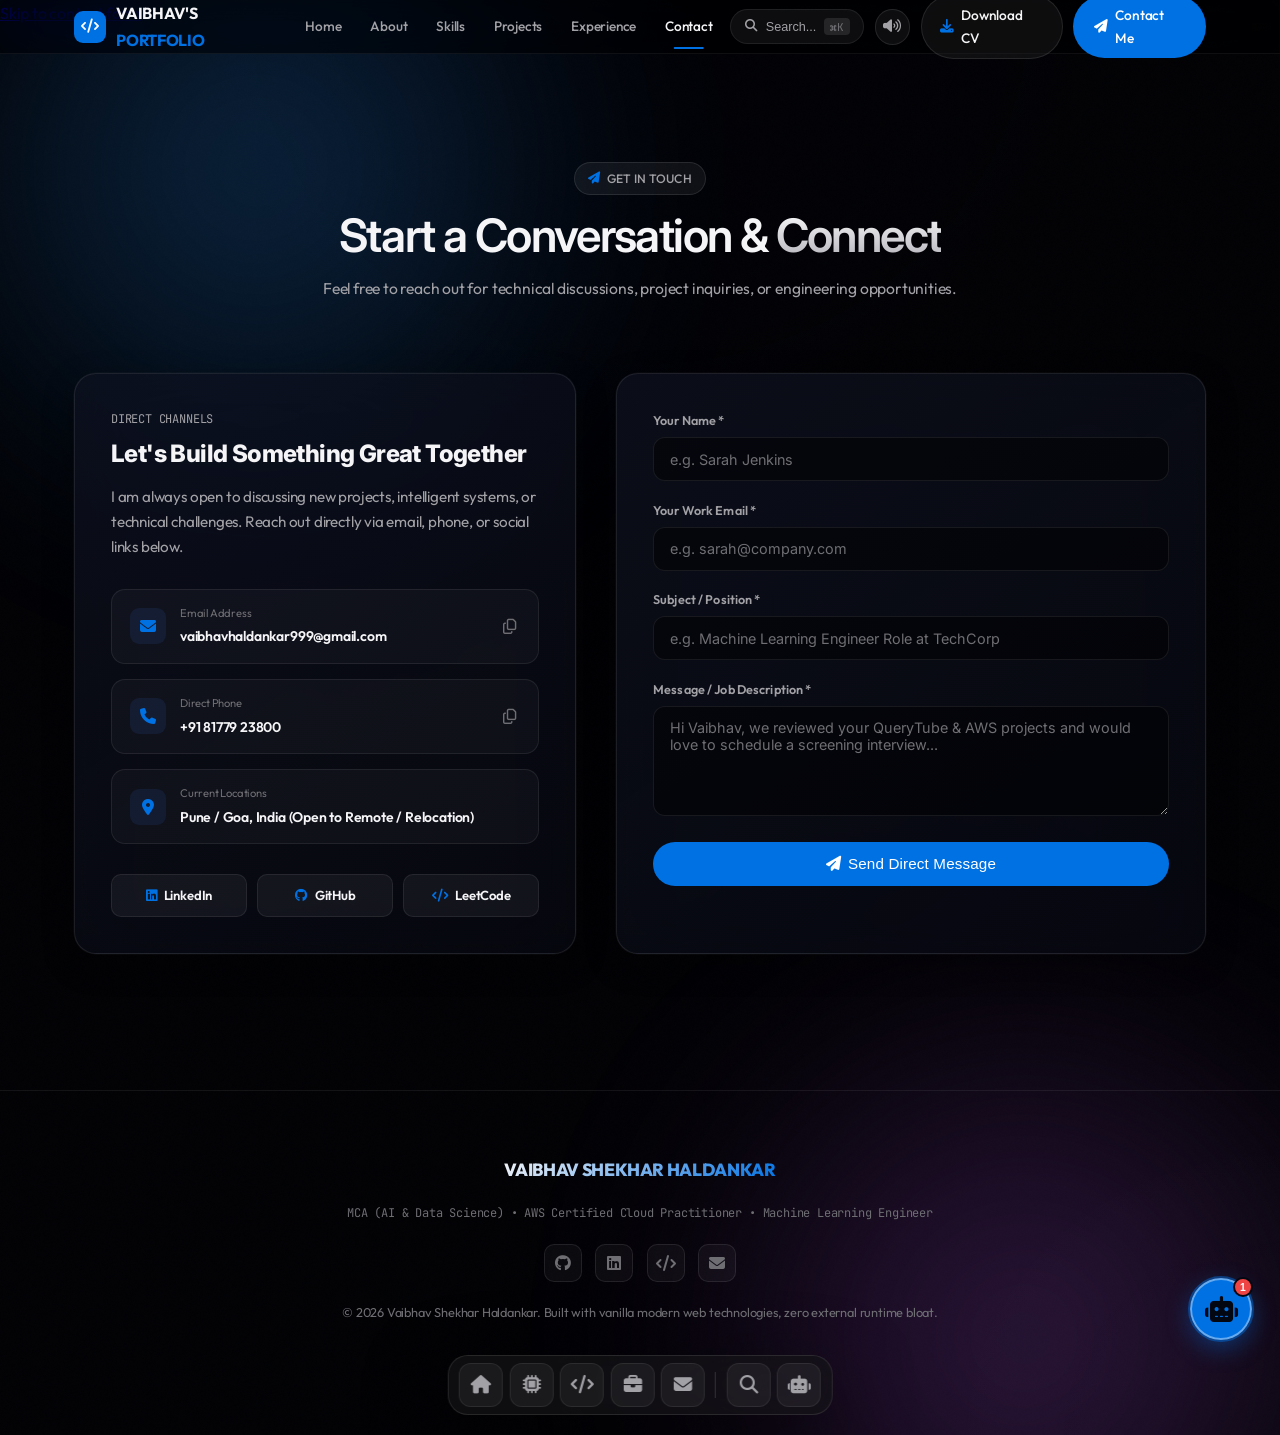
==== commit c6423b79: "editing the download link" ====
--- a/contact.html
+++ b/contact.html
@@ -143,7 +143,7 @@
           <i class="fa-solid fa-volume-high"></i>
         </button>
 
-        <a href="https://drive.google.com/file/d/1yiuKrMVoF2x1alWFS7DphZCEtGoZ2DOV/view?usp=drive_link" target="_blank"
+        <a href="https://drive.google.com/file/d/1wPcLx7g-nNZ0p3hASlt2E1eEkWLTpa3G/view?usp=drive_link" target="_blank"
           rel="noopener noreferrer" class="btn-glass download-cv-btn hide-on-mobile">
           <i class="fa-solid fa-download text-cyan"></i> <span>Download CV</span>
         </a>
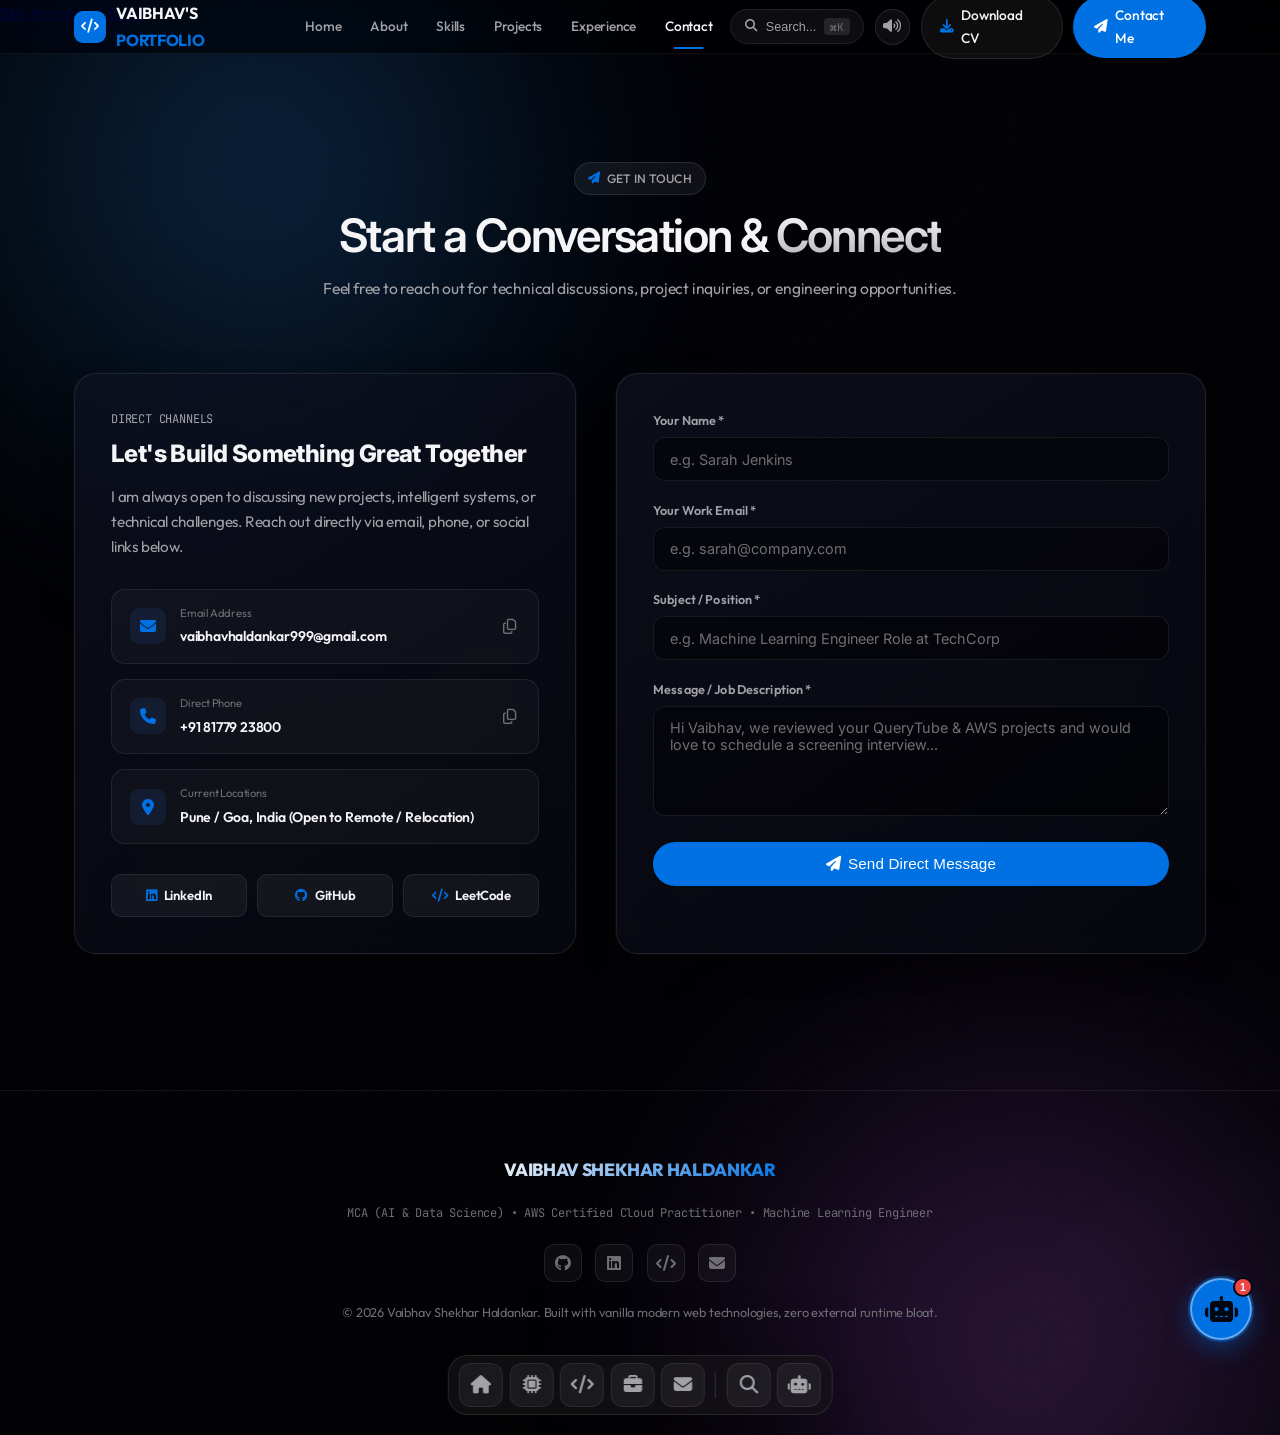
==== commit 4afeea51: "Update CV link in contact.html" ====
--- a/contact.html
+++ b/contact.html
@@ -165,7 +165,7 @@
       <a href="projects.html" data-page="projects">Projects</a>
       <a href="experience.html" data-page="experience">Experience</a>
       <a href="contact.html" data-page="contact">Contact</a>
-      <a href="https://drive.google.com/file/d/1yiuKrMVoF2x1alWFS7DphZCEtGoZ2DOV/view?usp=drive_link" target="_blank" rel="noopener noreferrer" class="mobile-cv-link">
+      <a href="https://drive.google.com/file/d/1wPcLx7g-nNZ0p3hASlt2E1eEkWLTpa3G/view?usp=drive_link" target="_blank" rel="noopener noreferrer" class="mobile-cv-link">
         <i class="fa-solid fa-download"></i> Download CV
       </a>
     </div>
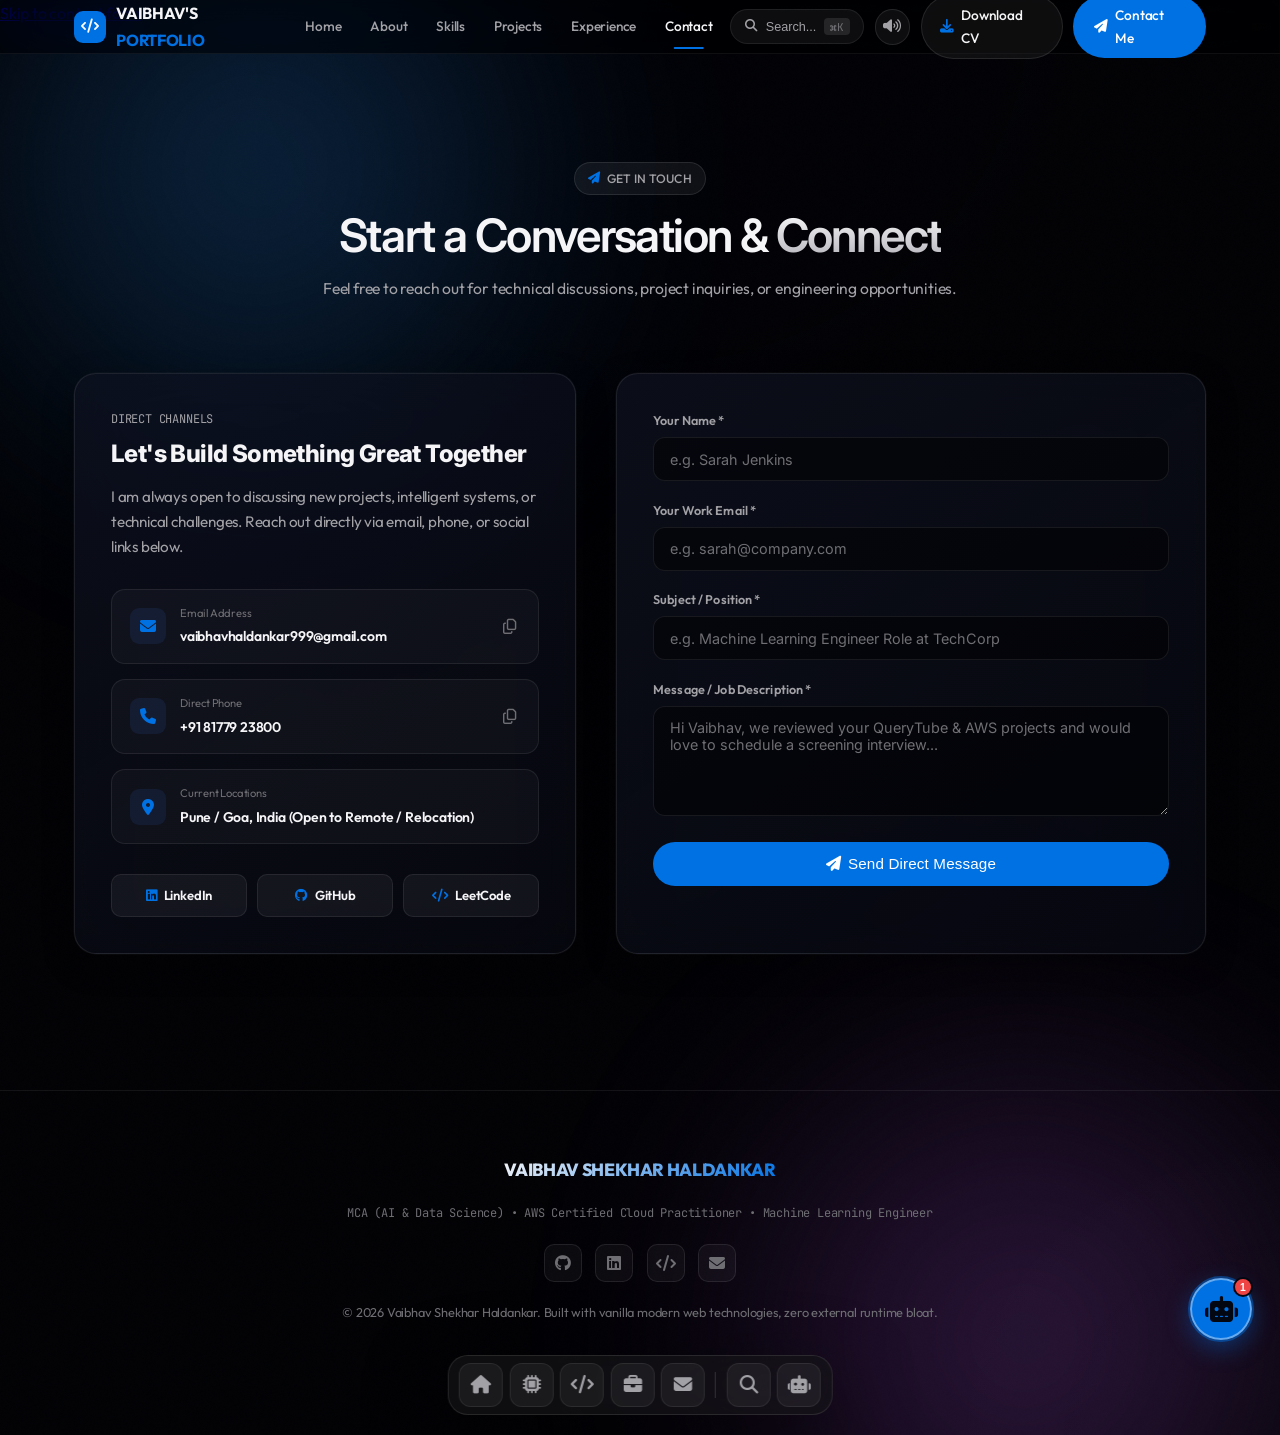
==== commit 1e761cb1: "Resolve merge conflict in contact.html" ====
--- a/contact.html
+++ b/contact.html
@@ -143,7 +143,7 @@
           <i class="fa-solid fa-volume-high"></i>
         </button>
 
-        <a href="https://drive.google.com/file/d/1wPcLx7g-nNZ0p3hASlt2E1eEkWLTpa3G/view?usp=drive_link" target="_blank"
+        <a href="Images\Vaibhav Haldankar CV .pdf" target="_blank"
           rel="noopener noreferrer" class="btn-glass download-cv-btn hide-on-mobile">
           <i class="fa-solid fa-download text-cyan"></i> <span>Download CV</span>
         </a>
@@ -165,7 +165,11 @@
       <a href="projects.html" data-page="projects">Projects</a>
       <a href="experience.html" data-page="experience">Experience</a>
       <a href="contact.html" data-page="contact">Contact</a>
-      <a href="https://drive.google.com/file/d/1wPcLx7g-nNZ0p3hASlt2E1eEkWLTpa3G/view?usp=drive_link" target="_blank" rel="noopener noreferrer" class="mobile-cv-link">
+<<<<<<< HEAD
+      <a href="Images/Vaibhav%20Haldankar%20CV%20.pdf" target="_blank" rel="noopener noreferrer" class="mobile-cv-link">
+=======
+      <a href="Images\Vaibhav Haldankar CV .pdf" target="_blank" rel="noopener noreferrer" class="mobile-cv-link">
+>>>>>>> 4afeea514717ae8e179260cff2f34a5d19909abe
         <i class="fa-solid fa-download"></i> Download CV
       </a>
     </div>
@@ -549,7 +553,7 @@
         </div>
       </div>
       <div class="modal-footer">
-        <a href="https://drive.google.com/file/d/1yiuKrMVoF2x1alWFS7DphZCEtGoZ2DOV/view?usp=drive_link" target="_blank"
+        <a href="Images\Vaibhav Haldankar CV .pdf" target="_blank"
           rel="noopener noreferrer" class="btn-glass download-cv-btn">
           <i class="fa-solid fa-download"></i> View Resume
         </a>
